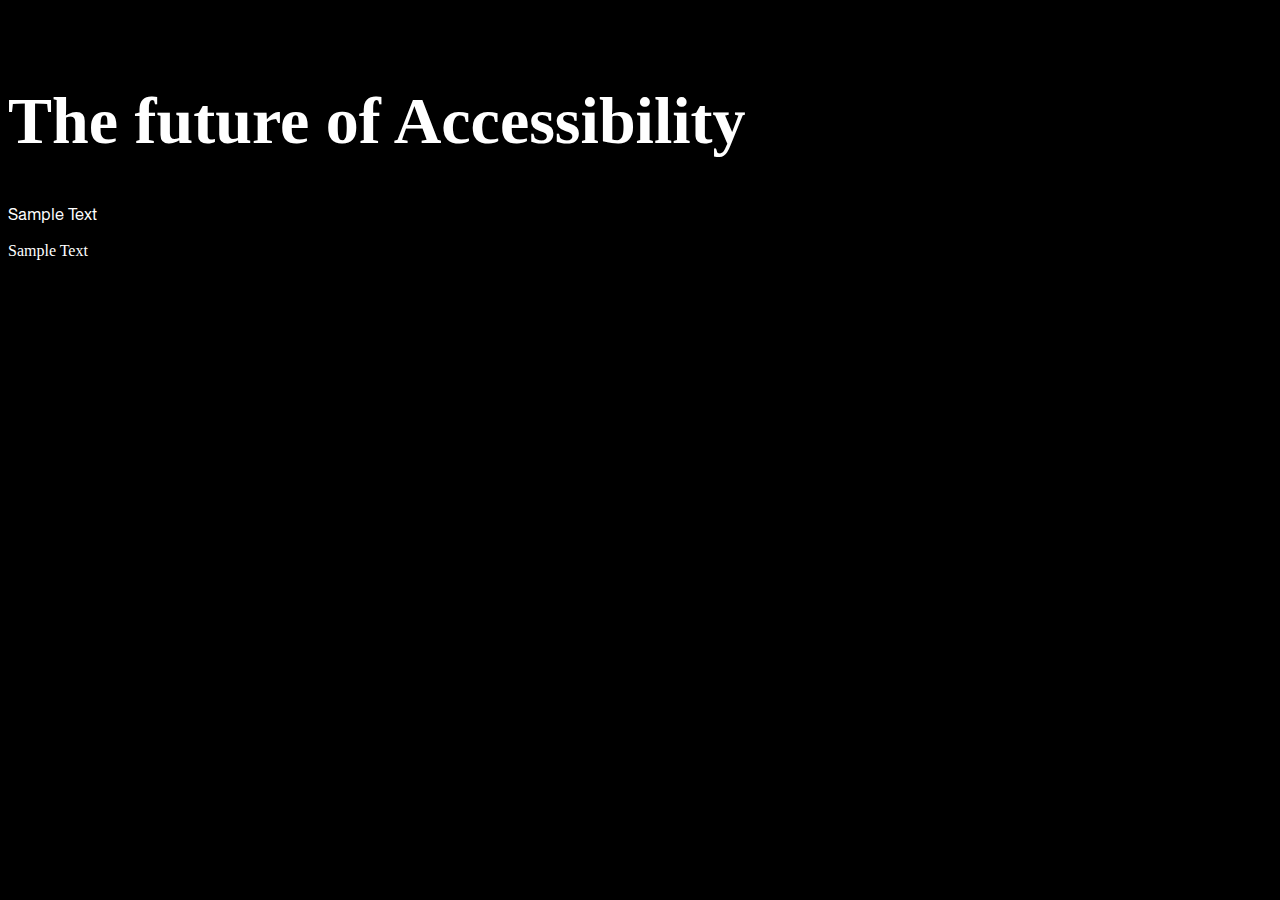
==== index.html @ 6951a4af "Start Creating Stylesheet" ====
<!DOCTYPE html>
<html lang="en">
<head>
    <meta charset="UTF-8">
    <meta name="viewport" content="width=device-width, initial-scale=1.0">
    <title>JUST - Bread & Butter Recap</title>
    <link rel="stylesheet" href="styles/index.css">
</head>
<body>
    <header>
        <figure>
            <img src="" class="logo">
        </figure>
    </header>
    

    <div>
        <h1>
            <span>The future of</span>
            <span>Accessibility</span>
        </h1>
    </div>

    <p>Sample Text</p>
    <p class="font">Sample Text</p>
    
</body>
</html>
---- styles/index.css ----
:root{
    --font-h1-size:4.125em;
    --font-h2-size:4.75em;
    --font-medium-size:1.5em;
    --typeface-title:"Antique Legacy";
    --typeface-body:"Antique Legacy Light";

    --yellow:#FFC852;
    --white:#FFFFFF;
    --green:#00C46D;
    --blue:#0064FF;
    --black:#000000;

    --textclr:var(--white);
}

@font-face {

    font-family: "Antique Legacy Light";
    src: url(../fonts/Antique-Legacy-Light.otf) format("opentype");
    src: url(../fonts/Antique-Legacy-Light.woff2) format("woff2"),
         url(../fonts/Antique-Legacy-Light.woff) format("woff");
    font-weight: 300;
    font-style: normal;
}
@font-face {

    font-family: "Antique Legacy Light";
    src: url(../fonts/Antique-Legacy-Light-Italic.otf) format("opentype");
    src: url(../fonts/Antique-Legacy-Light-Italic.woff2) format("woff2"),
         url(../fonts/Antique-Legacy-Light-Italic.woff) format("woff");
    font-weight: 300;
    font-style: italic;
}

@font-face {

    font-family: "Parabole Display";
    src: url(../fonts/parabole-displayregular.otf) format("opentype");
    font-weight: 400;
    font-style: normal;
}

body{
    background-color: var(--black);
    color: var(--textclr);
    font-family: var(--typeface-body);
}

h1{
    font-size: var(--font-h1-size);
    font-family: var(--typeface-title);
}

h2{
    font-size: var(--font-h2-size);
}

.font{
    font-family: "Antique Legacy";
}
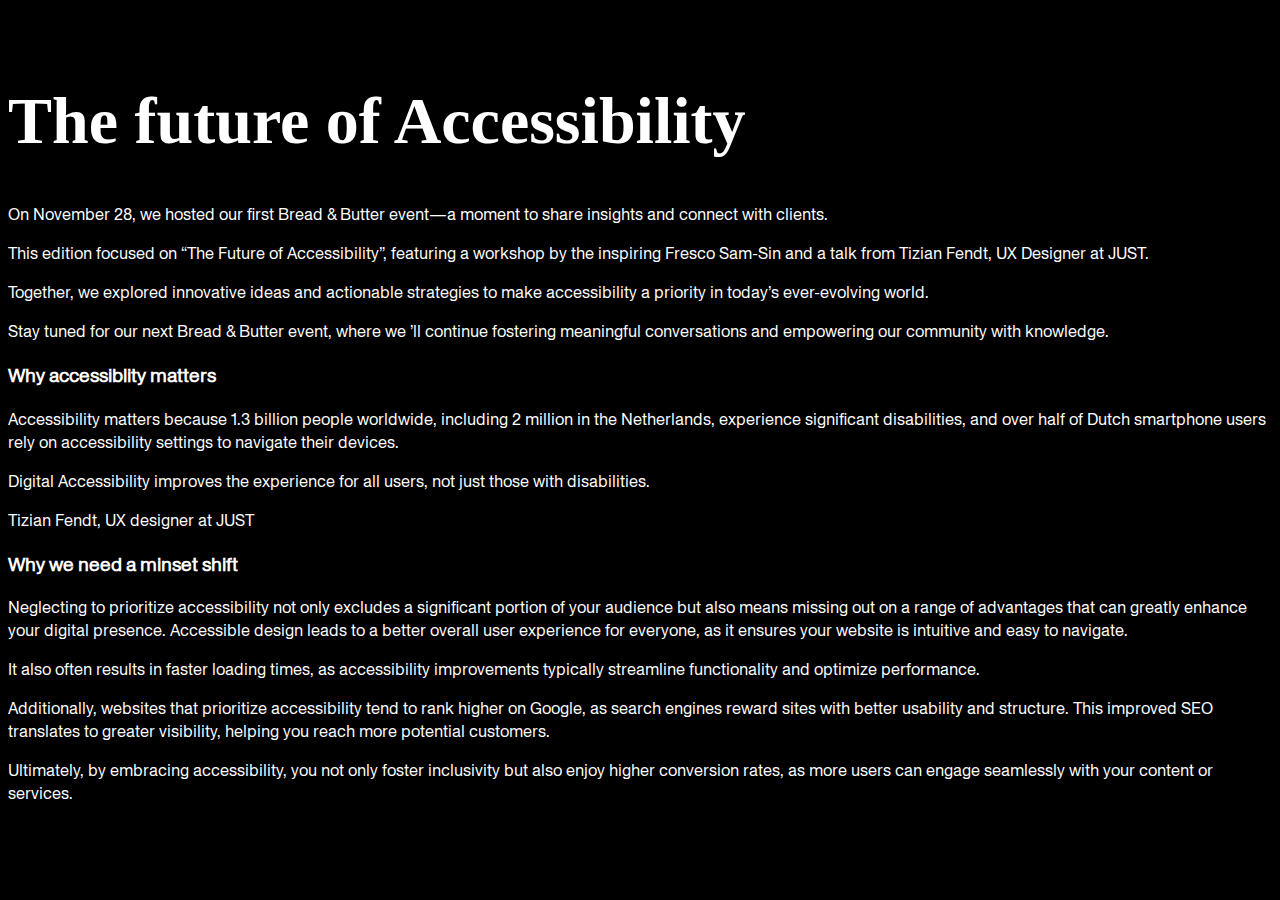
==== commit 390680de: "Style Sheet en huisstijl CSS" ====
--- a/index.html
+++ b/index.html
@@ -13,16 +13,41 @@
         </figure>
     </header>
     
-
+    <section>
     <div>
         <h1>
             <span>The future of</span>
             <span>Accessibility</span>
         </h1>
     </div>
+    </section>
+    <section>
+        <p>On November 28, we hosted our first Bread & Butter event—a moment to share insights and connect with clients.</p>
+        <p>This edition focused on “The Future of Accessibility”, featuring a workshop by the inspiring Fresco Sam-Sin and a talk from Tizian Fendt, UX Designer at JUST.</p>
+    </section>
+    <section class="smalltext">
+        <p>Together, we explored innovative ideas and actionable strategies to make accessibility a priority in today’s ever-evolving world.</p>
+        <p>Stay tuned for our next Bread & Butter event, where we ’ll continue fostering meaningful conversations and empowering our community with knowledge.</p>
+        <h3>Why accessiblity matters</h3>
+        <p>Accessibility matters because 1.3 billion people worldwide, including 2 million in the Netherlands, experience significant disabilities, and over half of Dutch smartphone users rely on accessibility settings to navigate their devices.</p>
+    </section>
 
-    <p>Sample Text</p>
-    <p class="font">Sample Text</p>
+    <section class="quote">
+        <p>Digital Accessibility improves the experience for all users, not just those with disabilities.</p>
+        <p>Tizian Fendt, UX designer at JUST</p>
+    </section>
+
+    <section class="smalltext">
+        <h3>Why we need a minset shift</h3>
+        <p>Neglecting to prioritize accessibility not only excludes a significant portion of your audience but also means missing out on a range of advantages that can greatly enhance your digital presence. Accessible design leads to a better overall user experience for everyone, as it ensures your website is intuitive and easy to navigate.</p>
+        <p>It also often results in faster loading times, as accessibility improvements typically streamline functionality and optimize performance. </p>
+        <p>Additionally, websites that prioritize accessibility tend to rank higher on Google, as search engines reward sites with better usability and structure. This improved SEO translates to greater visibility, helping you reach more potential customers.</p>
+        <p>Ultimately, by embracing accessibility, you not only foster inclusivity but also enjoy higher conversion rates, as more users can engage seamlessly with your content or services.</p>
+    </section>
+
+    <section class="carousel">
+
+    </section>
     
 </body>
 </html>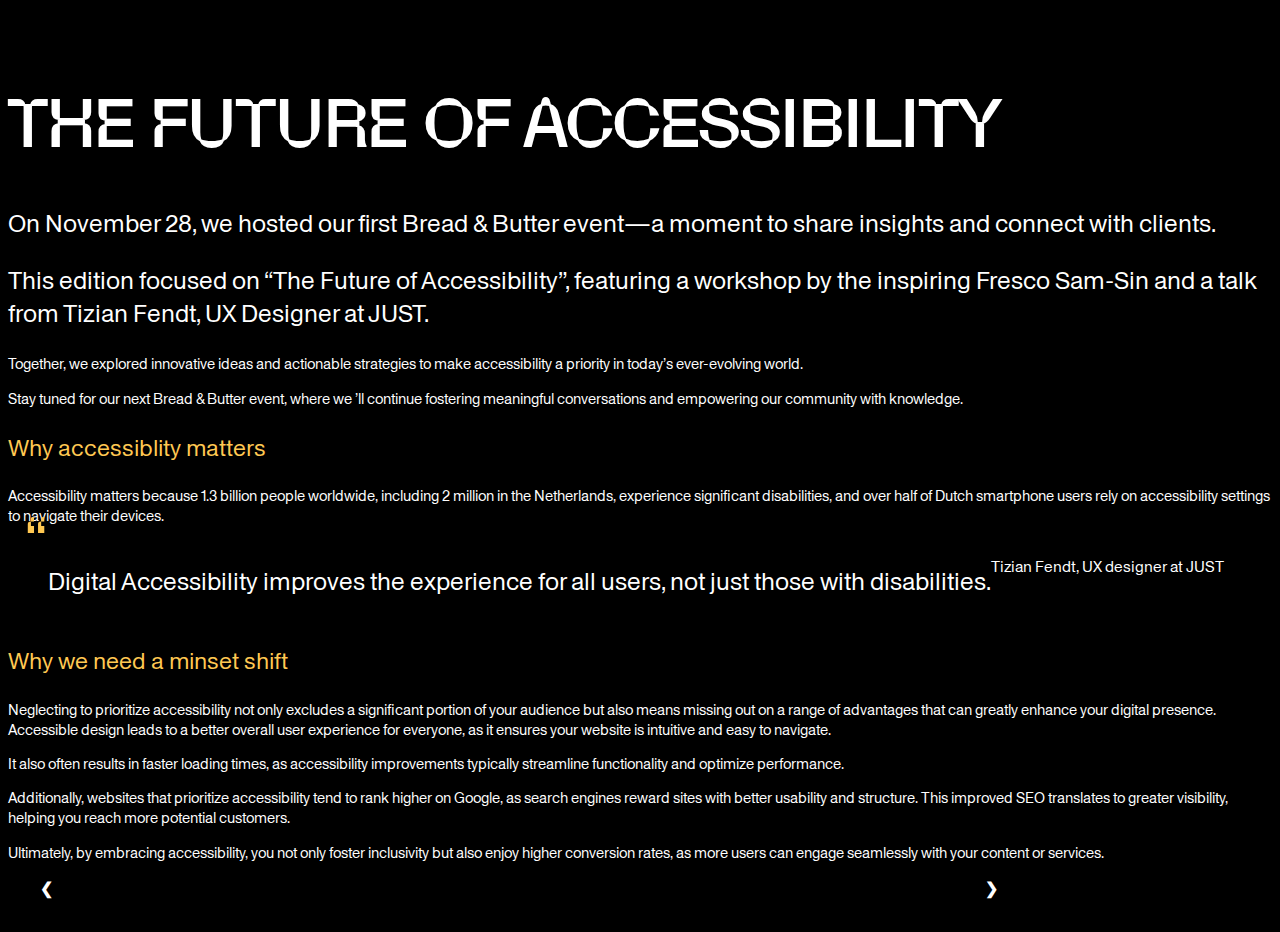
==== commit 2a5c36ea: "Add Carousel" ====
--- a/index.html
+++ b/index.html
@@ -5,6 +5,7 @@
     <meta name="viewport" content="width=device-width, initial-scale=1.0">
     <title>JUST - Bread & Butter Recap</title>
     <link rel="stylesheet" href="styles/index.css">
+    <script src="scripts/script.js"></script>
 </head>
 <body>
     <header>
@@ -47,6 +48,34 @@
 
     <section class="carousel">
 
+        <fig class="mySlides fade">
+            <div class="numbertext">1 / 4</div>
+            <img src="https://i.pinimg.com/originals/5d/02/b8/5d02b800e65312e1848cd86e6d848c11.jpg">
+            <figcaption class="text">Caption Text</figcaption>
+          </fig>
+        
+          <fig class="mySlides fade">
+            <div class="numbertext">2 / 4</div>
+            <img src="https://i.pinimg.com/736x/a0/17/30/a0173075d753f6335ab3cc2384e0e15d.jpg">
+            <figcaption class="text">Caption Two</figcaption>
+          </fig>
+        
+          <fig class="mySlides fade">
+            <div class="numbertext">3 / 4</div>
+            <img src="https://static.zerochan.net/L.Lawliet.full.920458.jpg">
+            <figcaption class="text">Caption Three</figcaption>
+          </fig>
+        
+          <fig class="mySlides fade">
+            <div class="numbertext">4 / 4</div>
+            <img src="https://i.pinimg.com/736x/bf/89/65/bf8965332c8fa9185abac44e01769121.jpg">
+            <figcaption class="text">Deathnote L Lawliet</figcaption>
+          </fig>
+        
+          <!-- Next and previous buttons -->
+          <a class="prev" onclick="plusSlides(-1)">&#10094;</a>
+          <a class="next" onclick="plusSlides(1)">&#10095;</a>
+        </div>
     </section>
     
 </body>
--- a/styles/index.css
+++ b/styles/index.css
@@ -1,9 +1,15 @@
 :root{
+    /* Typefaces */
+    --typeface-title:"Parabole Display";
+    --typeface-body:"Antique Legacy";
+
+    /* Font Sizes */
     --font-h1-size:4.125em;
     --font-h2-size:4.75em;
     --font-medium-size:1.5em;
-    --typeface-title:"Antique Legacy";
-    --typeface-body:"Antique Legacy Light";
+    --font-small-size: 0.95em;
+    
+    /* Font Padding */
 
     --yellow:#FFC852;
     --white:#FFFFFF;
@@ -16,7 +22,7 @@
 
 @font-face {
 
-    font-family: "Antique Legacy Light";
+    font-family: "Antique Legacy";
     src: url(../fonts/Antique-Legacy-Light.otf) format("opentype");
     src: url(../fonts/Antique-Legacy-Light.woff2) format("woff2"),
          url(../fonts/Antique-Legacy-Light.woff) format("woff");
@@ -25,7 +31,7 @@
 }
 @font-face {
 
-    font-family: "Antique Legacy Light";
+    font-family: "Antique Legacy";
     src: url(../fonts/Antique-Legacy-Light-Italic.otf) format("opentype");
     src: url(../fonts/Antique-Legacy-Light-Italic.woff2) format("woff2"),
          url(../fonts/Antique-Legacy-Light-Italic.woff) format("woff");
@@ -41,21 +47,144 @@
     font-style: normal;
 }
 
-body{
+body {
     background-color: var(--black);
     color: var(--textclr);
     font-family: var(--typeface-body);
 }
 
-h1{
+h1 {
     font-size: var(--font-h1-size);
     font-family: var(--typeface-title);
+    margin: calc(1/4)em;
+    text-transform: uppercase;
 }
 
-h2{
+h2 {
     font-size: var(--font-h2-size);
 }
 
-.font{
-    font-family: "Antique Legacy";
+h3{
+    font-size: var(--font-medium-size);
+    color: var(--yellow);
+    font-weight: lighter;
+}
+
+p {
+    font-size: var(--font-medium-size);
+}
+
+/* Font Classes */
+.font {
+    font-family: "Parabole Display";
+    color: var(--yellow);
+}
+
+.smalltext p, .smalltext {
+    font-size: var(--font-small-size);
+}
+
+/* quote paragraph */
+.quote::before {
+    content:"“";
+    font-size: var(--font-h1-size);
+    font-family: var(--typeface-title);
+    color: var(--yellow);    
+    line-height: 0em;
+}
+
+.quote{
+    padding-top: 1em;
+    @media screen and (min-width:640px) {
+        display: flex;
+        padding: 0em 1em;
+    }
+}
+
+.quote :last-child{
+    font-size: var(--font-small-size);
+}
+
+/* Foto Carousel, zoals gebruikt in https://www.w3schools.com/howto/howto_js_slideshow.asp */
+.carousel * {box-sizing:border-box}
+
+/* Slideshow container */
+.slideshow-container {
+  max-width: 1000px;
+  position: relative;
+  margin: auto;
+}
+
+/* Hide the images by default */
+.mySlides {
+  display: none;
+}
+
+/* Next & previous buttons */
+.prev, .next {
+  cursor: pointer;
+  position: relative;
+  padding: 2em;
+  color: white;
+  font-weight: bold;
+  transition: 0.6s ease;
+  border-radius: 0 2em 2em 0;
+  user-select: none;
+}
+
+/* Position the "next button" to the right */
+.next {
+  left: calc(100% - 25em);
+}
+
+/* On hover, add a black background color with a little bit see-through */
+.prev:hover, .next:hover {
+  background-color: rgba(0,0,0,0.8);
+}
+
+/* Caption text */
+.text {
+  color: #f2f2f2;
+  font-size: 15px;
+  padding: 8px 12px;
+  position: relative;
+  bottom: 8px;
+  width: 100%;
+  text-align: center;
+}
+
+/* Number text (1/3 etc) */
+.numbertext {
+  color: #f2f2f2;
+  font-size: 12px;
+  padding: 8px 12px;
+  position: relative;
+  top: 0;
+}
+
+/* The dots/bullets/indicators */
+.dot {
+  cursor: pointer;
+  height: 15px;
+  width: 15px;
+  margin: 0 2px;
+  background-color: #bbb;
+  border-radius: 50%;
+  display: inline-block;
+  transition: background-color 0.6s ease;
+}
+
+.active, .dot:hover {
+  background-color: #717171;
+}
+
+/* Fading animation */
+.fade {
+  animation-name: fade;
+  animation-duration: 1.5s;
+}
+
+@keyframes fade {
+  from {opacity: .4}
+  to {opacity: 1}
 }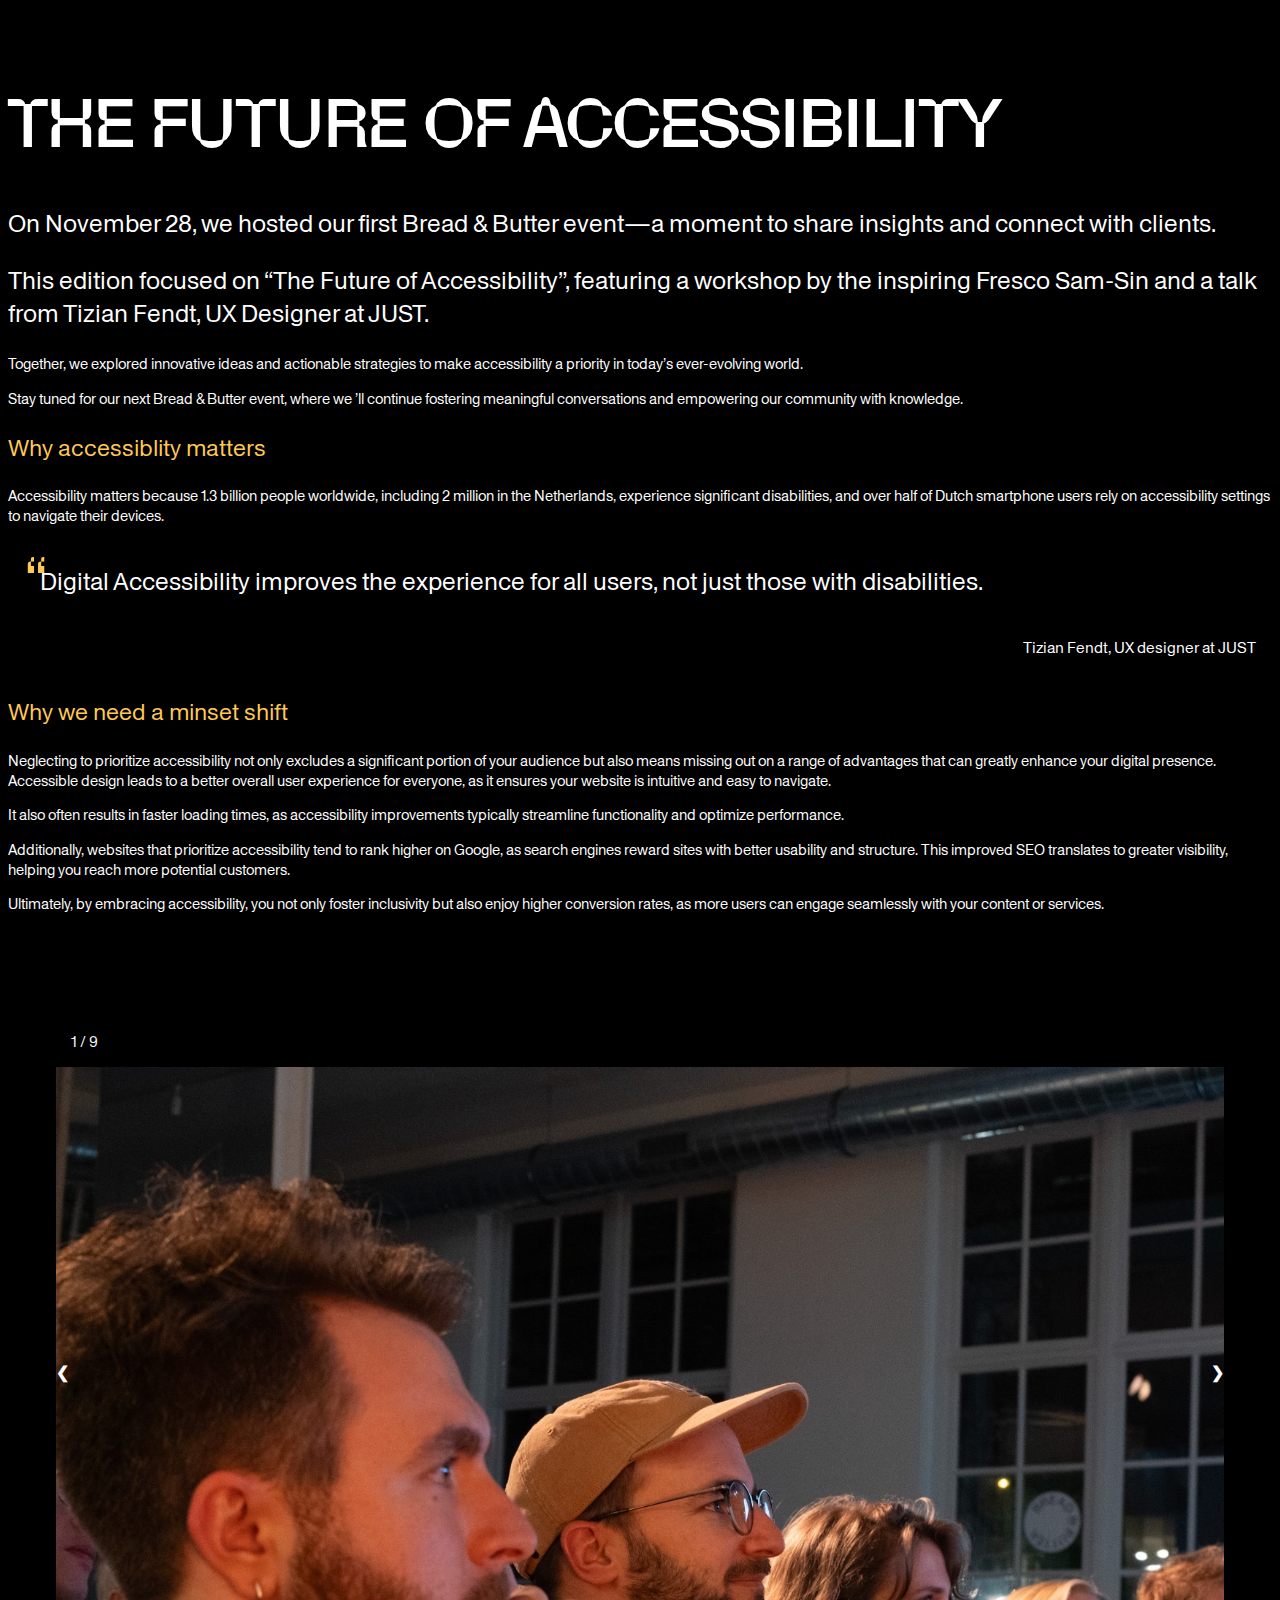
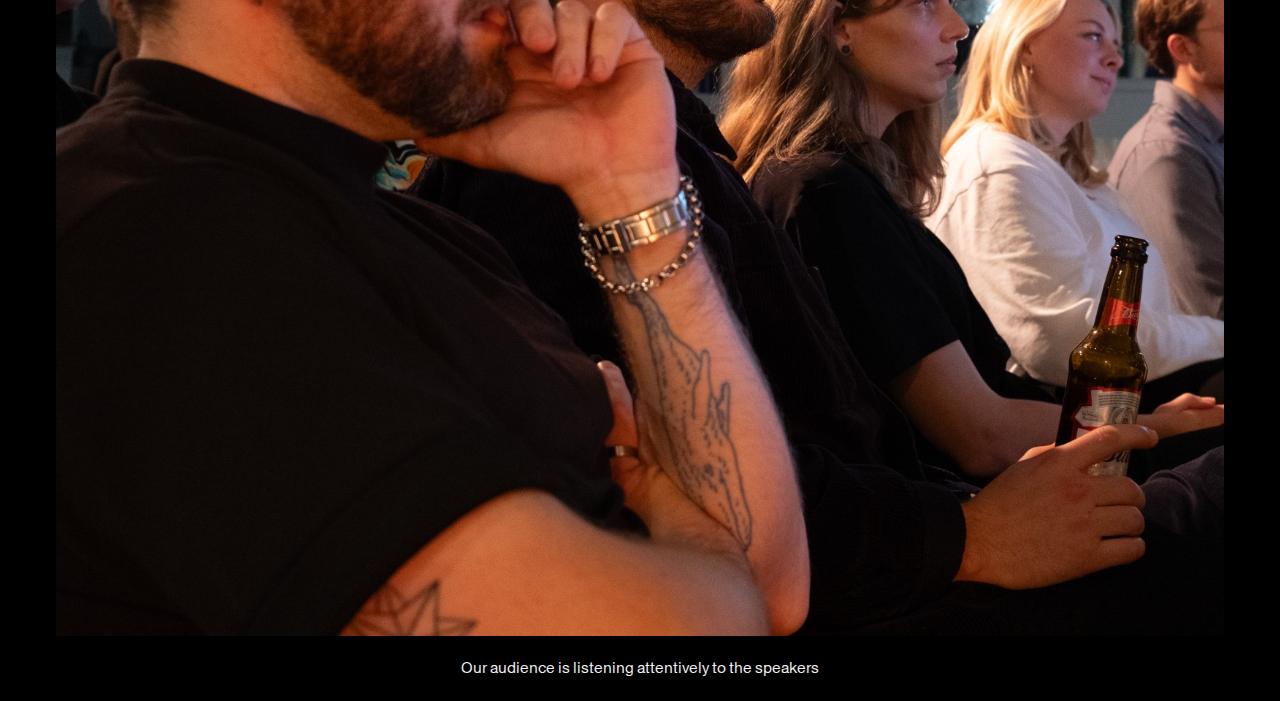
==== commit f8e643c4: "Adjust responsiveness and spacing" ====
--- a/index.html
+++ b/index.html
@@ -48,33 +48,35 @@
 
     <section class="carousel">
 
+          <!-- Next and previous buttons -->
+        <section class="carouselbuttons">
+            <a class="prev" onclick="plusSlides(-1)">&#10094;</a>
+            <a class="next" onclick="plusSlides(1)">&#10095;</a>
+        </section>
+        <fig class="mySlides fade" style="display: block;">
+            <div class="numbertext">1 / 9</div>
+            <img src="assets/images/1.JPG" alt="Five people sitting down, facing right, listening intently">
+            <figcaption class="text">Our audience is listening attentively to the speakers</figcaption>
+        </fig>
+        
         <fig class="mySlides fade">
-            <div class="numbertext">1 / 4</div>
-            <img src="https://i.pinimg.com/originals/5d/02/b8/5d02b800e65312e1848cd86e6d848c11.jpg">
-            <figcaption class="text">Caption Text</figcaption>
-          </fig>
+            <div class="numbertext">2 / 9</div>
+            <img src="assets/images/2.JPG" alt="Two women holding a wooden box. One of the two is looking inside the wooden box">
+            <figcaption class="text">Fresco San-Sin brought some nice objects to start a conversation and explain accessibility</figcaption>
+        </fig>
         
-          <fig class="mySlides fade">
-            <div class="numbertext">2 / 4</div>
-            <img src="https://i.pinimg.com/736x/a0/17/30/a0173075d753f6335ab3cc2384e0e15d.jpg">
-            <figcaption class="text">Caption Two</figcaption>
-          </fig>
+        <fig class="mySlides fade">
+            <div class="numbertext">3 / 9</div>
+            <img src="assets/images/3.JPG" alt="Bread lays on a charceuterie board, with a label that reads Bread And Butter Red Wine Butter. Red wine, thyme, shallot, garlic, bay leaf, honey, salt." >
+            <figcaption class="text">And of course we also arranged some nice bread, butter, soup and drinks.</figcaption>
+        </fig>
         
-          <fig class="mySlides fade">
-            <div class="numbertext">3 / 4</div>
-            <img src="https://static.zerochan.net/L.Lawliet.full.920458.jpg">
-            <figcaption class="text">Caption Three</figcaption>
-          </fig>
+        <fig class="mySlides fade">
+            <div class="numbertext">4 / 9</div>
+            <img src="assets/images/4.JPG" alt="A man stands in front of a couch, holding an old fire alarm">
+            <figcaption class="text">Fresco San-Sin talking about the accessibility of an old fire alarm.</figcaption>
+        </fig>
         
-          <fig class="mySlides fade">
-            <div class="numbertext">4 / 4</div>
-            <img src="https://i.pinimg.com/736x/bf/89/65/bf8965332c8fa9185abac44e01769121.jpg">
-            <figcaption class="text">Deathnote L Lawliet</figcaption>
-          </fig>
-        
-          <!-- Next and previous buttons -->
-          <a class="prev" onclick="plusSlides(-1)">&#10094;</a>
-          <a class="next" onclick="plusSlides(1)">&#10095;</a>
         </div>
     </section>
     
--- a/styles/index.css
+++ b/styles/index.css
@@ -91,26 +91,54 @@
     font-family: var(--typeface-title);
     color: var(--yellow);    
     line-height: 0em;
+    vertical-align: bottom;
+    @media screen and (min-width:640px) {
+        grid-area: Q;
+        align-self: start;
+        line-height: inherit;
+    }
 }
 
 .quote{
     padding-top: 1em;
     @media screen and (min-width:640px) {
-        display: flex;
+        display: grid;
         padding: 0em 1em;
+        grid-template-areas:
+        "Q      Quote"
+        "Pad Credit";
+        grid-template-columns: 1em 1fr;
     }
 }
 
 .quote :last-child{
     font-size: var(--font-small-size);
-}
+    @media screen and (min-width:640px) {
+        grid-area: credit;
+    }
+}
+
+.carousel{
+    padding: 0 1em 0 1em;
+}
+
+.carousel fig{
+    @media screen and (min-width:640px){
+    padding: 0 2em 0 2em;
+    }
+}
+
+fig img{
+    max-width: 100%;
+}
+
 
 /* Foto Carousel, zoals gebruikt in https://www.w3schools.com/howto/howto_js_slideshow.asp */
 .carousel * {box-sizing:border-box}
 
 /* Slideshow container */
 .slideshow-container {
-  max-width: 1000px;
+  max-width: 100%;
   position: relative;
   margin: auto;
 }
@@ -121,20 +149,29 @@
 }
 
 /* Next & previous buttons */
-.prev, .next {
+.carouselbuttons{
   cursor: pointer;
   position: relative;
   padding: 2em;
-  color: white;
-  font-weight: bold;
-  transition: 0.6s ease;
-  border-radius: 0 2em 2em 0;
-  user-select: none;
+  top: 25em;
+  display:grid;
+  grid-template-areas: "prev pad next";
+  grid-template-columns: max-content 1fr max-content;
+}
+.carouselbuttons a{
+    color: white;
+    font-weight: bold;
+    transition: 0.6s ease;
+    border-radius: 0 2em 2em 0;
+    user-select: none;
 }
 
 /* Position the "next button" to the right */
 .next {
-  left: calc(100% - 25em);
+  grid-area: next;
+}
+.prev{
+    grid-area: prev;
 }
 
 /* On hover, add a black background color with a little bit see-through */
@@ -145,10 +182,9 @@
 /* Caption text */
 .text {
   color: #f2f2f2;
-  font-size: 15px;
-  padding: 8px 12px;
-  position: relative;
-  bottom: 8px;
+  font-size: var(--font-small-size);
+  padding: 1em 1em;
+  position: relative;
   width: 100%;
   text-align: center;
 }
@@ -156,22 +192,10 @@
 /* Number text (1/3 etc) */
 .numbertext {
   color: #f2f2f2;
-  font-size: 12px;
-  padding: 8px 12px;
+  font-size: var(--font-small-size);
+  padding: 1em 1em;
   position: relative;
   top: 0;
-}
-
-/* The dots/bullets/indicators */
-.dot {
-  cursor: pointer;
-  height: 15px;
-  width: 15px;
-  margin: 0 2px;
-  background-color: #bbb;
-  border-radius: 50%;
-  display: inline-block;
-  transition: background-color 0.6s ease;
 }
 
 .active, .dot:hover {
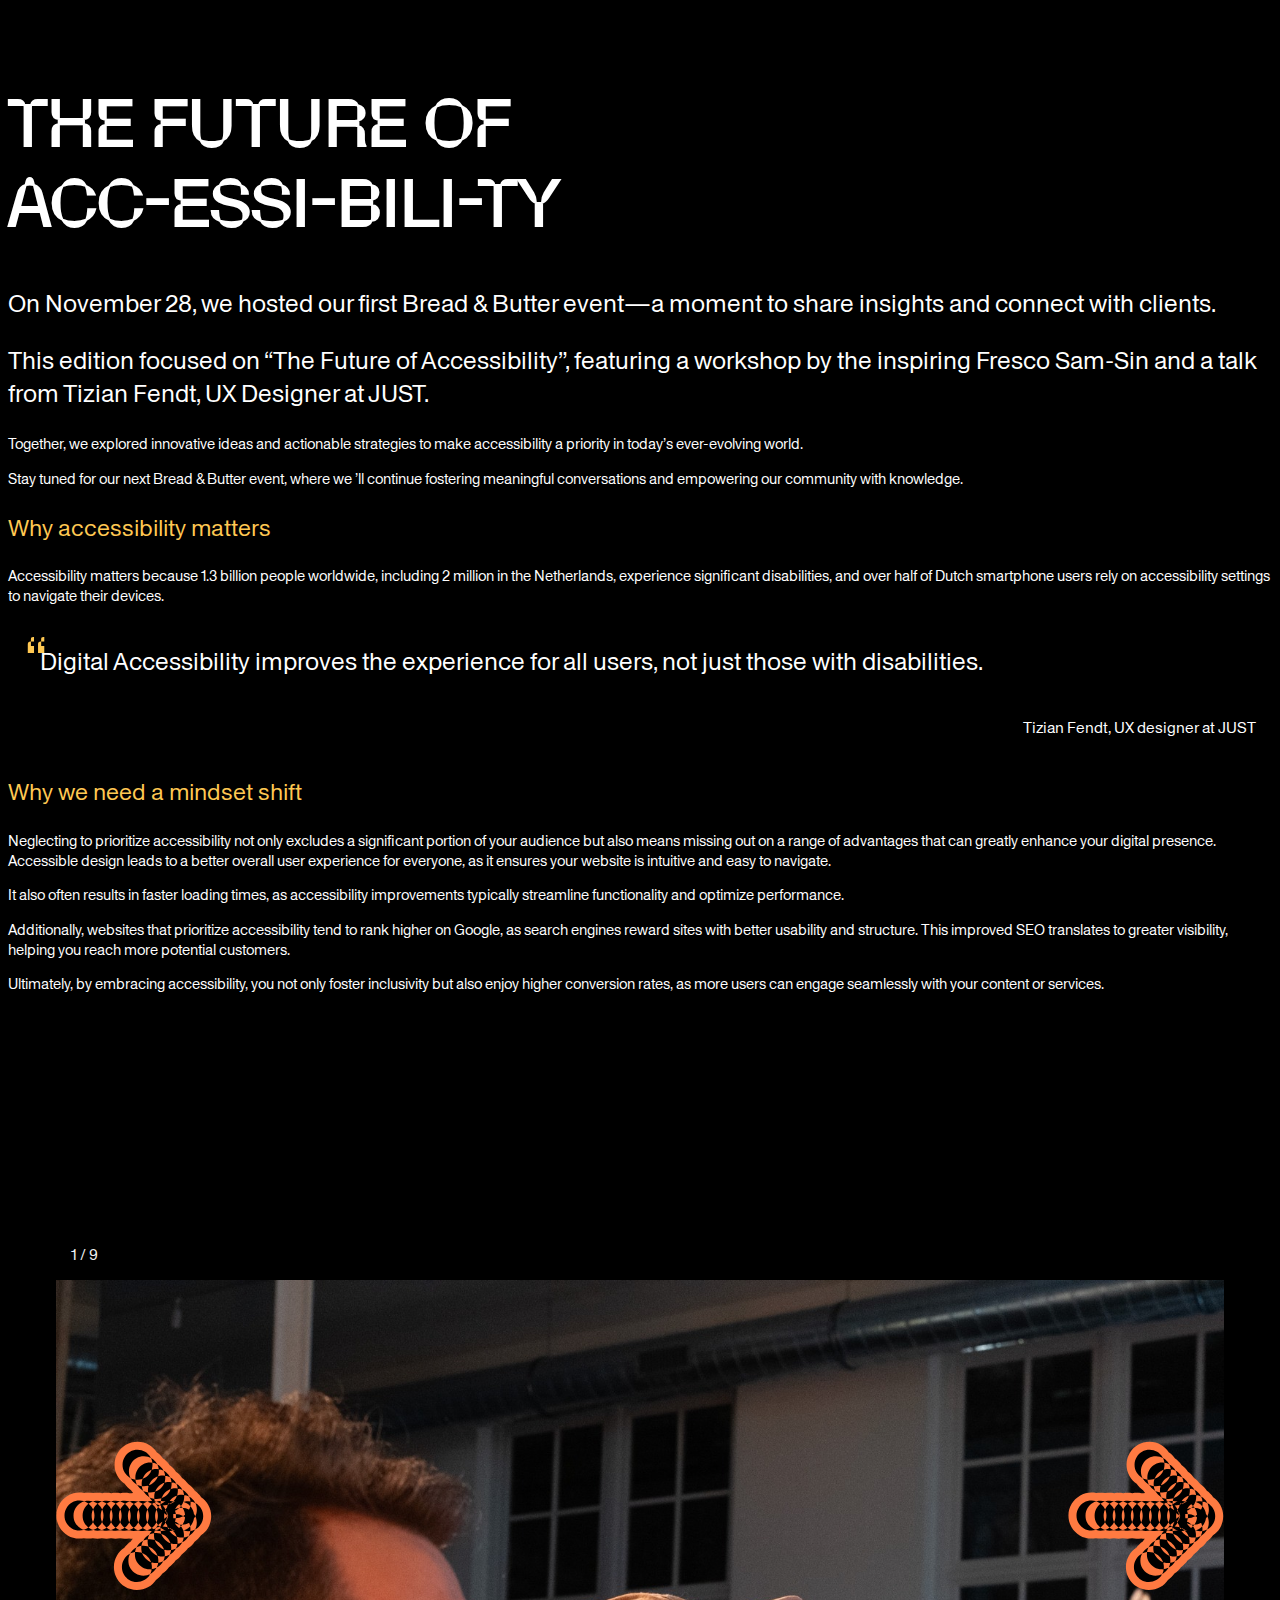
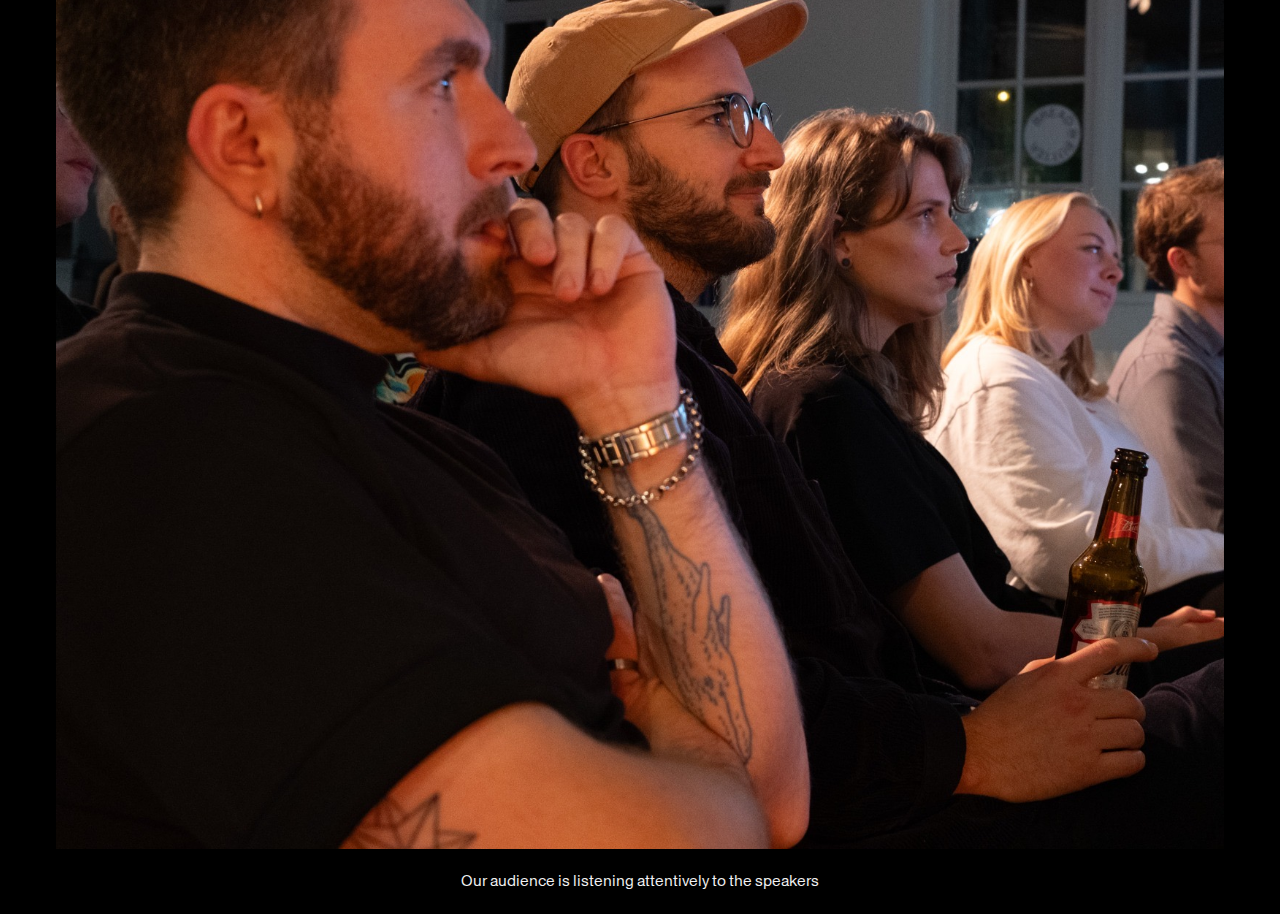
==== commit 8b96ece2: "Add Arrows" ====
--- a/index.html
+++ b/index.html
@@ -17,8 +17,8 @@
     <section>
     <div>
         <h1>
-            <span>The future of</span>
-            <span>Accessibility</span>
+            <span>The future of</span><br>
+            <span>Acc&shy;essi&shy;bili&shy;ty</span>
         </h1>
     </div>
     </section>
@@ -29,7 +29,7 @@
     <section class="smalltext">
         <p>Together, we explored innovative ideas and actionable strategies to make accessibility a priority in today’s ever-evolving world.</p>
         <p>Stay tuned for our next Bread & Butter event, where we ’ll continue fostering meaningful conversations and empowering our community with knowledge.</p>
-        <h3>Why accessiblity matters</h3>
+        <h3>Why accessibility matters</h3>
         <p>Accessibility matters because 1.3 billion people worldwide, including 2 million in the Netherlands, experience significant disabilities, and over half of Dutch smartphone users rely on accessibility settings to navigate their devices.</p>
     </section>
 
@@ -39,7 +39,7 @@
     </section>
 
     <section class="smalltext">
-        <h3>Why we need a minset shift</h3>
+        <h3>Why we need a mindset shift</h3>
         <p>Neglecting to prioritize accessibility not only excludes a significant portion of your audience but also means missing out on a range of advantages that can greatly enhance your digital presence. Accessible design leads to a better overall user experience for everyone, as it ensures your website is intuitive and easy to navigate.</p>
         <p>It also often results in faster loading times, as accessibility improvements typically streamline functionality and optimize performance. </p>
         <p>Additionally, websites that prioritize accessibility tend to rank higher on Google, as search engines reward sites with better usability and structure. This improved SEO translates to greater visibility, helping you reach more potential customers.</p>
@@ -50,9 +50,21 @@
 
           <!-- Next and previous buttons -->
         <section class="carouselbuttons">
-            <a class="prev" onclick="plusSlides(-1)">&#10094;</a>
-            <a class="next" onclick="plusSlides(1)">&#10095;</a>
+            <a class="prev" onclick="plusSlides(-1)">
+                <svg width="156" height="150" viewBox="0 0 156 150" fill="none" xmlns="http://www.w3.org/2000/svg">
+                <path d="M80.8897 149.05H80.7397C76.5597 149.02 72.6597 147.95 69.1397 145.86C65.6897 143.77 62.9597 140.96 60.9497 137.49C58.9097 134.05 57.8697 130.13 57.8997 125.93C57.9197 121.73 59.0097 117.83 61.1297 114.34C62.9397 111.29 65.3697 108.74 68.3397 106.79C70.0497 104.26 72.2197 102.11 74.7897 100.41C75.4097 99.4995 76.0897 98.6495 76.8097 97.8495C75.5597 97.7995 74.3397 97.6495 73.1397 97.4095C71.6697 97.6895 70.1597 97.8195 68.6097 97.8195C67.0597 97.8195 65.5497 97.6595 64.0797 97.3595C62.6197 97.6395 61.0797 97.7595 59.5497 97.7695C57.9997 97.7695 56.4897 97.6095 55.0197 97.3095C53.5597 97.5895 52.0397 97.7195 50.4897 97.7195C48.9397 97.7195 47.4297 97.5595 45.9597 97.2595C44.4897 97.5395 42.9897 97.6695 41.4297 97.6695C39.8797 97.6695 38.3697 97.5095 36.8997 97.2095C35.4297 97.4895 33.9197 97.6195 32.3697 97.6195C30.8197 97.6195 29.3097 97.4595 27.8397 97.1595C26.3797 97.4395 24.8497 97.5695 23.3097 97.5695C19.1297 97.5395 15.2297 96.4695 11.7097 94.3795C8.27974 92.2995 5.55974 89.5395 3.54974 86.1495C1.43974 82.5195 0.419742 78.6095 0.439742 74.4395C0.459742 70.2395 1.54974 66.3395 3.66974 62.8495C5.67974 59.4695 8.44974 56.6995 11.8597 54.6895C15.4697 52.5995 19.3597 51.6195 23.5597 51.5995C25.1097 51.5995 26.6197 51.7595 28.0897 52.0595C29.5597 51.7795 31.0697 51.6595 32.6297 51.6495C34.1797 51.6495 35.6897 51.8095 37.1597 52.1095C38.6297 51.8295 40.1397 51.7095 41.6997 51.6995C43.2497 51.6995 44.7597 51.8595 46.2297 52.1595C47.6997 51.8795 49.1997 51.7495 50.7597 51.7495C52.3097 51.7495 53.8197 51.9095 55.2897 52.2095C56.7597 51.9295 58.2897 51.8095 59.8297 51.7995C61.3797 51.7995 62.8897 51.9595 64.3597 52.2595C65.8397 51.9795 67.3397 51.8495 68.8997 51.8495C70.4497 51.8495 71.9597 52.0095 73.4297 52.3095C74.6197 52.0795 75.8397 51.9495 77.0797 51.9095C76.3397 51.0795 75.6497 50.1995 75.0297 49.2695C72.4797 47.5195 70.3497 45.3695 68.6697 42.8195C65.7597 40.8295 63.3997 38.3195 61.6197 35.3095C59.5297 31.6995 58.4997 27.7895 58.5297 23.6095C58.5497 19.4095 59.6397 15.5095 61.7597 12.0195C63.7697 8.63953 66.5397 5.86953 69.9497 3.85953C73.5197 1.78953 77.3797 0.769531 81.4997 0.769531C81.5497 0.769531 81.5997 0.769531 81.6497 0.769531C85.8497 0.789531 89.7497 1.87953 93.2397 3.99953C96.2497 5.78953 98.7797 8.20953 100.72 11.1595C103.22 12.8395 105.34 14.9695 107.04 17.5095C109.6 19.2195 111.78 21.3995 113.5 23.9995C116.08 25.7395 118.26 27.9695 119.98 30.6295C122.39 32.2995 124.44 34.3995 126.09 36.8795C128.53 38.5295 130.61 40.6095 132.28 43.0795C134.9 44.8395 137.1 47.0795 138.84 49.7495C141.35 51.4595 143.48 53.6395 145.17 56.2295C148.02 58.1695 150.38 60.7195 152.16 63.7795C154.2 67.2195 155.24 71.1295 155.21 75.3395C155.19 79.5195 154.11 83.4195 152.02 86.9395C150.2 89.9295 147.86 92.3795 145.01 94.2895C143.29 96.8495 141.15 98.9895 138.62 100.69C136.87 103.32 134.64 105.54 131.97 107.3C130.27 109.74 128.17 111.79 125.71 113.42C124.04 115.88 121.97 117.94 119.53 119.6C117.78 122.24 115.58 124.43 112.97 126.16C111.21 128.74 109.03 130.88 106.43 132.58C104.69 135.11 102.54 137.21 99.9797 138.89C98.0297 141.8 95.4497 144.21 92.3397 146.01C88.9297 148.03 85.0697 149.07 80.9297 149.07L80.8897 149.05Z" fill="#FF7A41"/>
+                <path d="M47.5103 74.7303C47.5303 71.9803 46.8703 69.4804 45.5303 67.2304C44.2003 64.9204 42.3803 63.0903 40.0903 61.7303C37.8503 60.3703 35.3603 59.6803 32.6103 59.6603C29.8603 59.6403 27.3403 60.3003 25.0303 61.6403C22.7703 62.9703 20.9703 64.7903 19.6003 67.0803C18.2403 69.3203 17.5503 71.8103 17.5303 74.5603C17.5103 77.3103 18.1703 79.8303 19.5103 82.1403C20.8503 84.4003 22.6303 86.2003 24.8703 87.5603C27.1603 88.9203 29.6803 89.6103 32.4203 89.6303C35.1703 89.6503 37.6703 88.9903 39.9203 87.6503C42.2303 86.3203 44.0603 84.5303 45.4203 82.2903C46.7803 80.0003 47.4703 77.4803 47.4903 74.7403L47.5103 74.7303ZM56.5703 74.7803C56.5503 77.5303 55.8603 80.0403 54.5003 82.3303C53.1403 84.5703 51.3103 86.3603 49.0003 87.6903C46.7403 89.0203 44.2403 89.6803 41.5003 89.6703C38.7503 89.6503 36.2403 88.9603 33.9503 87.6003C31.7103 86.2403 29.9203 84.4303 28.5903 82.1703C27.2603 79.8603 26.6003 77.3403 26.6103 74.5903C26.6303 71.8403 27.3103 69.3503 28.6803 67.1103C30.0403 64.8203 31.8503 63.0103 34.1103 61.6703C36.4203 60.3403 38.9403 59.6803 41.6903 59.6903C44.4403 59.7103 46.9303 60.4003 49.1703 61.7603C51.4603 63.1203 53.2703 64.9603 54.6103 67.2603C55.9503 69.5203 56.6003 72.0203 56.5903 74.7603L56.5703 74.7803ZM65.6303 74.8303C65.6503 72.0803 64.9903 69.5803 63.6503 67.3303C62.3203 65.0203 60.5003 63.1903 58.2103 61.8303C55.9703 60.4703 53.4803 59.7803 50.7303 59.7603C47.9803 59.7403 45.4603 60.4003 43.1503 61.7403C40.8903 63.0803 39.0903 64.8903 37.7203 67.1803C36.3603 69.4203 35.6703 71.9103 35.6503 74.6603C35.6303 77.4103 36.2903 79.9303 37.6303 82.2403C38.9703 84.5003 40.7503 86.3003 42.9903 87.6703C45.2803 89.0303 47.8003 89.7203 50.5403 89.7403C53.2903 89.7603 55.7903 89.1003 58.0403 87.7603C60.3503 86.4303 62.1803 84.6403 63.5403 82.4003C64.9003 80.1103 65.5903 77.5903 65.6103 74.8503L65.6303 74.8303ZM92.8203 74.9903C92.8003 77.7403 92.1103 80.2503 90.7503 82.5403C89.3903 84.7803 87.5603 86.5703 85.2503 87.9003C82.9903 89.2403 80.4903 89.8903 77.7503 89.8803C75.0003 89.8603 72.4903 89.1703 70.2003 87.8103C67.9603 86.4503 66.1703 84.6403 64.8403 82.3903C63.5103 80.0803 62.8503 77.5603 62.8603 74.8103C62.8803 72.0603 63.5703 69.5703 64.9303 67.3303C66.2903 65.0403 68.1003 63.2303 70.3603 61.8903C72.6703 60.5603 75.1903 59.9003 77.9403 59.9103C80.6903 59.9303 83.1803 60.6203 85.4203 61.9803C87.7103 63.3403 89.5203 65.1804 90.8603 67.4804C92.2003 69.7404 92.8503 72.2403 92.8403 74.9803L92.8203 74.9903ZM101.88 75.0403C101.9 72.2903 101.24 69.7903 99.9003 67.5403C98.5703 65.2303 96.7503 63.4003 94.4604 62.0403C92.2204 60.6803 89.7303 59.9903 86.9803 59.9703C84.2303 59.9503 81.7103 60.6103 79.4003 61.9503C77.1403 63.2903 75.3403 65.1003 73.9703 67.3903C72.6103 69.6303 71.9203 72.1203 71.9003 74.8703C71.8803 77.6203 72.5403 80.1403 73.8803 82.4503C75.2203 84.7103 77.0003 86.5103 79.2403 87.8803C81.5303 89.2403 84.0503 89.9303 86.7903 89.9503C89.5403 89.9703 92.0403 89.3103 94.2903 87.9703C96.6003 86.6403 98.4303 84.8503 99.7903 82.6103C101.15 80.3203 101.84 77.8003 101.86 75.0603L101.88 75.0403ZM74.6903 74.8803C74.6703 77.6303 73.9803 80.1403 72.6203 82.4303C71.2603 84.6703 69.4303 86.4603 67.1203 87.7903C64.8603 89.1303 62.3603 89.7803 59.6203 89.7703C56.8703 89.7503 54.3603 89.0603 52.0703 87.7003C49.8303 86.3403 48.0403 84.5303 46.7103 82.2703C45.3803 79.9603 44.7203 77.4403 44.7303 74.6903C44.7503 71.9403 45.4403 69.4503 46.8003 67.2103C48.1603 64.9203 49.9703 63.1103 52.2303 61.7703C54.5303 60.4403 57.0603 59.7803 59.8103 59.7903C62.5603 59.8103 65.0503 60.5003 67.2903 61.8603C69.5803 63.2203 71.3903 65.0603 72.7303 67.3603C74.0603 69.6203 74.7204 72.1203 74.7104 74.8603L74.6903 74.8803ZM83.7503 74.9303C83.7703 72.1803 83.1103 69.6803 81.7703 67.4303C80.4403 65.1203 78.6203 63.2903 76.3303 61.9303C74.0903 60.5703 71.6003 59.8803 68.8503 59.8603C66.1003 59.8403 63.5803 60.5003 61.2703 61.8403C59.0103 63.1703 57.2103 64.9903 55.8403 67.2803C54.4803 69.5203 53.7903 72.0103 53.7703 74.7603C53.7503 77.5103 54.4103 80.0303 55.7503 82.3403C57.0903 84.6003 58.8703 86.4003 61.1103 87.7703C63.4003 89.1303 65.9203 89.8203 68.6603 89.8403C71.4103 89.8603 73.9103 89.2003 76.1603 87.8603C78.4703 86.5303 80.3003 84.7403 81.6603 82.5003C83.0203 80.2103 83.7103 77.6903 83.7303 74.9503L83.7503 74.9303ZM129.07 75.2003C129.05 77.9503 128.36 80.4603 127 82.7503C125.64 84.9903 123.81 86.7803 121.5 88.1103C119.25 89.4403 116.74 90.1003 114 90.0903C111.25 90.0703 108.74 89.3803 106.45 88.0203C104.21 86.6603 102.42 84.8503 101.09 82.6003C99.7603 80.2903 99.1003 77.7703 99.1103 75.0203C99.1303 72.2703 99.8203 69.7803 101.18 67.5403C102.54 65.2503 104.35 63.4403 106.61 62.1003C108.92 60.7703 111.44 60.1103 114.19 60.1203C116.94 60.1403 119.43 60.8303 121.67 62.1903C123.96 63.5503 125.77 65.3903 127.11 67.6903C128.44 69.9503 129.1 72.4503 129.09 75.1903L129.07 75.2003ZM138.13 75.2503C138.15 72.5003 137.49 70.0003 136.15 67.7503C134.82 65.4403 133 63.6103 130.71 62.2503C128.47 60.8903 125.98 60.2003 123.23 60.1803C120.48 60.1603 117.96 60.8203 115.65 62.1603C113.39 63.5003 111.59 65.3103 110.22 67.6003C108.86 69.8403 108.17 72.3303 108.15 75.0803C108.13 77.8303 108.79 80.3503 110.13 82.6603C111.46 84.9203 113.25 86.7203 115.49 88.0903C117.78 89.4503 120.3 90.1403 123.04 90.1603C125.79 90.1803 128.29 89.5203 130.54 88.1803C132.85 86.8503 134.68 85.0603 136.04 82.8203C137.4 80.5303 138.09 78.0103 138.11 75.2703L138.13 75.2503ZM110.94 75.0903C110.92 77.8403 110.23 80.3503 108.87 82.6403C107.51 84.8803 105.68 86.6703 103.37 88.0003C101.12 89.3403 98.6103 89.9903 95.8703 89.9803C93.1203 89.9603 90.6103 89.2703 88.3203 87.9103C86.0803 86.5503 84.2904 84.7403 82.9604 82.4803C81.6303 80.1703 80.9703 77.6503 80.9803 74.9003C81.0003 72.1503 81.6903 69.6603 83.0503 67.4203C84.4103 65.1303 86.2203 63.3203 88.4803 61.9803C90.7903 60.6503 93.3103 59.9903 96.0603 60.0003C98.8103 60.0203 101.3 60.7103 103.54 62.0703C105.83 63.4303 107.64 65.2703 108.97 67.5703C110.31 69.8303 110.97 72.3303 110.95 75.0703L110.94 75.0903ZM120 75.1403C120.02 72.3903 119.36 69.8903 118.02 67.6403C116.69 65.3303 114.87 63.5003 112.58 62.1403C110.34 60.7803 107.85 60.0903 105.1 60.0703C102.35 60.0503 99.8303 60.7103 97.5203 62.0503C95.2603 63.3803 93.4603 65.2003 92.0903 67.4903C90.7303 69.7303 90.0403 72.2203 90.0203 74.9703C90.0003 77.7203 90.6603 80.2403 92.0003 82.5503C93.3403 84.8103 95.1203 86.6103 97.3603 87.9803C99.6503 89.3403 102.17 90.0303 104.91 90.0503C107.66 90.0703 110.16 89.4103 112.41 88.0703C114.72 86.7403 116.55 84.9503 117.91 82.7103C119.27 80.4203 119.96 77.9003 119.98 75.1603L120 75.1403ZM147.19 75.3003C147.17 78.0503 146.48 80.5603 145.12 82.8503C143.76 85.0903 141.93 86.8803 139.62 88.2103C137.37 89.5503 134.86 90.2003 132.12 90.1903C129.37 90.1703 126.86 89.4803 124.57 88.1203C122.33 86.7603 120.54 84.9503 119.21 82.6903C117.88 80.3803 117.22 77.8603 117.23 75.1103C117.25 72.3603 117.94 69.8703 119.3 67.6303C120.66 65.3403 122.47 63.5303 124.72 62.1903C127.03 60.8603 129.55 60.2003 132.3 60.2103C135.05 60.2303 137.54 60.9203 139.78 62.2803C142.07 63.6403 143.88 65.4803 145.22 67.7803C146.55 70.0403 147.21 72.5403 147.2 75.2803L147.19 75.3003ZM95.8803 126.16C95.8603 128.91 95.1703 131.4 93.8103 133.64C92.4503 135.93 90.6103 137.74 88.3103 139.08C86.0503 140.42 83.5503 141.07 80.8103 141.06C78.0603 141.04 75.5503 140.35 73.2603 138.99C71.0203 137.63 69.2303 135.8 67.9003 133.49C66.5703 131.24 65.9103 128.73 65.9203 125.99C65.9403 123.24 66.6303 120.75 67.9903 118.51C69.3503 116.22 71.1603 114.41 73.4203 113.07C75.7303 111.73 78.2503 111.08 81.0003 111.09C83.7503 111.11 86.2403 111.8 88.4803 113.16C90.7703 114.52 92.5803 116.35 93.9203 118.66C95.2603 120.91 95.9103 123.42 95.9003 126.16H95.8803ZM140.79 81.7003C140.81 78.9503 140.15 76.4503 138.81 74.2003C137.47 71.8903 135.66 70.0604 133.37 68.7004C131.13 67.3404 128.64 66.6503 125.89 66.6303C123.14 66.6103 120.62 67.2703 118.31 68.6103C116.06 69.9403 114.25 71.7603 112.88 74.0503C111.52 76.2903 110.83 78.7803 110.81 81.5303C110.79 84.2803 111.45 86.8003 112.79 89.1103C114.12 91.3703 115.91 93.1703 118.15 94.5403C120.44 95.9003 122.96 96.5903 125.7 96.6103C128.45 96.6303 130.95 95.9703 133.2 94.6303C135.51 93.3003 137.34 91.5103 138.7 89.2703C140.06 86.9803 140.75 84.4603 140.77 81.7203L140.79 81.7003ZM134.46 88.1003C134.44 90.8503 133.73 93.3603 132.32 95.6503C130.96 97.8903 129.15 99.6803 126.9 101.01C124.64 102.34 122.14 103.01 119.4 102.99C116.65 102.97 114.14 102.28 111.85 100.92C109.61 99.5603 107.82 97.7503 106.49 95.4903C105.15 93.1803 104.49 90.6603 104.51 87.9103C104.53 85.1603 105.22 82.6703 106.58 80.4303C107.94 78.1403 109.75 76.3303 112.01 74.9903C114.31 73.6603 116.84 73.0003 119.59 73.0103C122.34 73.0303 124.83 73.7203 127.07 75.0803C129.31 76.4403 131.1 78.2703 132.43 80.5803C133.81 82.8403 134.5 85.3403 134.48 88.0803L134.46 88.1003ZM127.98 94.3503C128 91.6003 127.34 89.1003 126 86.8503C124.67 84.5403 122.85 82.7103 120.56 81.3503C118.32 79.9903 115.83 79.3003 113.08 79.2803C110.33 79.2603 107.81 79.9203 105.5 81.2603C103.25 82.6003 101.44 84.4103 100.07 86.7003C98.7103 88.9403 98.0203 91.4303 98.0003 94.1803C97.9803 96.9303 98.6403 99.4503 99.9803 101.76C101.32 104.01 103.1 105.82 105.34 107.18C107.63 108.54 110.15 109.23 112.89 109.25C115.64 109.27 118.14 108.61 120.39 107.27C122.7 105.94 124.53 104.15 125.89 101.91C127.25 99.6203 127.94 97.1003 127.96 94.3603L127.98 94.3503ZM121.58 100.68C121.56 103.43 120.87 105.94 119.51 108.23C118.15 110.47 116.32 112.26 114.01 113.59C111.76 114.93 109.25 115.58 106.51 115.57C103.76 115.55 101.25 114.86 98.9604 113.5C96.7204 112.14 94.9303 110.33 93.6003 108.07C92.2703 105.76 91.6103 103.24 91.6203 100.49C91.6403 97.7403 92.3303 95.2503 93.6903 93.0103C95.0503 90.7203 96.8603 88.9103 99.1203 87.5703C101.42 86.2403 103.95 85.5803 106.7 85.5903C109.45 85.6103 111.94 86.3003 114.18 87.6603C116.47 89.0203 118.28 90.8603 119.62 93.1603C120.95 95.4203 121.62 97.9203 121.6 100.66L121.58 100.68ZM115.25 107.08C115.27 104.33 114.61 101.83 113.27 99.5803C111.93 97.2703 110.12 95.4403 107.83 94.0803C105.59 92.7203 103.1 92.0303 100.35 92.0103C97.6003 91.9903 95.0803 92.6503 92.7703 93.9903C90.5103 95.3303 88.7103 97.1403 87.3403 99.4303C85.9803 101.67 85.2903 104.16 85.2703 106.91C85.2503 109.66 85.9103 112.18 87.2503 114.49C88.5803 116.74 90.3703 118.55 92.6103 119.91C94.9003 121.27 97.4203 121.96 100.16 121.98C102.91 122 105.41 121.34 107.66 120C109.97 118.66 111.8 116.88 113.16 114.64C114.52 112.35 115.21 109.83 115.23 107.09L115.25 107.08ZM108.85 113.41C108.83 116.16 108.14 118.67 106.78 120.96C105.42 123.2 103.59 124.99 101.28 126.32C99.0203 127.65 96.5203 128.32 93.7803 128.3C91.0303 128.28 88.5203 127.59 86.2303 126.23C83.9403 124.87 82.1303 123.06 80.7903 120.8C79.5103 118.49 78.8704 115.97 78.8904 113.22C78.9104 110.47 79.5703 107.98 80.8803 105.74C82.2403 103.45 84.0803 101.64 86.3803 100.3C88.6903 98.9703 91.2104 98.3103 93.9604 98.3203C96.7104 98.3403 99.2003 99.0303 101.44 100.39C103.73 101.75 105.54 103.59 106.88 105.89C108.22 108.15 108.87 110.65 108.86 113.39L108.85 113.41ZM102.37 119.74C102.39 116.99 101.73 114.49 100.39 112.24C99.0604 109.93 97.2403 108.1 94.9503 106.74C92.7103 105.38 90.2203 104.69 87.4703 104.67C84.7203 104.65 82.2004 105.31 79.8904 106.65C77.6304 107.98 75.8304 109.8 74.4604 112.09C73.1004 114.33 72.4104 116.82 72.3904 119.57C72.3704 122.32 73.0303 124.84 74.3703 127.15C75.7103 129.41 77.4903 131.21 79.7303 132.58C82.0203 133.94 84.5403 134.63 87.2803 134.65C90.0303 134.67 92.5303 134.01 94.7803 132.67C97.0903 131.34 98.9203 129.55 100.28 127.31C101.64 125.02 102.33 122.5 102.35 119.76L102.37 119.74ZM140.87 68.8004C140.89 66.0504 140.23 63.5503 138.89 61.3003C137.55 58.9903 135.74 57.1603 133.45 55.8003C131.21 54.4403 128.72 53.7503 125.97 53.7303C123.22 53.7103 120.7 54.3703 118.39 55.7103C116.13 57.0503 114.33 58.8603 112.96 61.1503C111.6 63.3903 110.91 65.8803 110.89 68.6303C110.87 71.3803 111.53 73.9003 112.87 76.2103C114.2 78.4703 115.99 80.2703 118.23 81.6303C120.52 82.9903 123.04 83.6803 125.78 83.7003C128.53 83.7203 131.03 83.0603 133.28 81.7203C135.58 80.3903 137.42 78.6003 138.78 76.3603C140.14 74.0703 140.83 71.5503 140.85 68.8103L140.87 68.8004ZM134.62 62.3203C134.6 65.0703 133.89 67.5803 132.48 69.8703C131.12 72.1103 129.31 73.9003 127.05 75.2303C124.8 76.5703 122.29 77.2203 119.55 77.2103C116.8 77.1903 114.29 76.5003 112 75.1403C109.76 73.7803 107.97 71.9703 106.64 69.7103C105.31 67.4003 104.65 64.8803 104.66 62.1303C104.68 59.3803 105.37 56.8903 106.73 54.6503C108.09 52.3603 109.9 50.5503 112.16 49.2103C114.47 47.8803 116.99 47.2203 119.74 47.2303C122.49 47.2503 124.98 47.9403 127.22 49.3003C129.46 50.6603 131.25 52.4903 132.58 54.8003C133.97 57.0603 134.65 59.5603 134.63 62.3003L134.62 62.3203ZM128.21 55.9903C128.23 53.2403 127.57 50.7403 126.23 48.4903C124.9 46.1803 123.08 44.3503 120.79 42.9903C118.55 41.6303 116.06 40.9403 113.31 40.9203C110.56 40.9003 108.04 41.5603 105.73 42.9003C103.48 44.2403 101.67 46.0503 100.3 48.3403C98.9403 50.5803 98.2503 53.0703 98.2303 55.8203C98.2103 58.5703 98.8704 61.0903 100.21 63.4003C101.55 65.6603 103.33 67.4603 105.57 68.8303C107.86 70.1903 110.38 70.8803 113.12 70.9003C115.87 70.9203 118.37 70.2603 120.62 68.9203C122.93 67.5903 124.76 65.8003 126.12 63.5603C127.48 61.2703 128.17 58.7503 128.19 56.0103L128.21 55.9903ZM121.88 49.5903C121.86 52.3403 121.18 54.8503 119.81 57.1403C118.45 59.3803 116.62 61.1703 114.31 62.5003C112.05 63.8403 109.55 64.4903 106.81 64.4803C104.06 64.4603 101.55 63.7703 99.2603 62.4103C97.0203 61.0503 95.2303 59.2403 93.9003 56.9803C92.5703 54.6703 91.9103 52.1503 91.9203 49.4003C91.9403 46.6503 92.6303 44.1603 93.9903 41.9203C95.3503 39.6303 97.1603 37.8203 99.4203 36.4803C101.73 35.1503 104.25 34.4903 107 34.5003C109.75 34.5203 112.24 35.2103 114.48 36.5703C116.77 37.9303 118.58 39.7703 119.92 42.0703C121.25 44.3303 121.91 46.8303 121.9 49.5703L121.88 49.5903ZM115.63 43.1103C115.65 40.3603 114.99 37.8603 113.65 35.6103C112.32 33.3003 110.5 31.4703 108.21 30.1103C105.97 28.7503 103.48 28.0603 100.73 28.0403C97.9803 28.0203 95.4603 28.6803 93.1503 30.0203C90.8903 31.3603 89.0903 33.1703 87.7203 35.4603C86.3603 37.7003 85.6703 40.1903 85.6503 42.9403C85.6303 45.6903 86.2903 48.2103 87.6303 50.5203C88.9703 52.7803 90.7503 54.5803 92.9903 55.9403C95.2803 57.3003 97.8003 57.9903 100.54 58.0103C103.29 58.0303 105.79 57.3703 108.04 56.0303C110.35 54.7003 112.18 52.9103 113.54 50.6703C114.9 48.3803 115.59 45.8603 115.61 43.1203L115.63 43.1103ZM109.3 36.7103C109.28 39.4603 108.6 41.9703 107.23 44.2603C105.87 46.5003 104.04 48.2903 101.73 49.6203C99.4803 50.9503 96.9703 51.6103 94.2303 51.6003C91.4803 51.5803 88.9703 50.8903 86.6803 49.5303C84.3903 48.1703 82.5803 46.3603 81.2403 44.1003C79.9603 41.8003 79.3203 39.2703 79.3403 36.5203C79.3603 33.7703 80.0203 31.2803 81.3303 29.0403C82.6903 26.7503 84.5303 24.9403 86.8303 23.6003C89.1403 22.2703 91.6603 21.6103 94.4103 21.6203C97.1603 21.6403 99.6504 22.3303 101.89 23.6903C104.18 25.0503 105.99 26.8903 107.33 29.1903C108.66 31.4503 109.33 33.9503 109.31 36.6903L109.3 36.7103ZM102.9 30.3103C102.92 27.5603 102.26 25.0603 100.92 22.8103C99.5903 20.5003 97.7703 18.6703 95.4803 17.3103C93.2403 15.9503 90.7503 15.2603 88.0003 15.2403C85.2503 15.2203 82.7303 15.8803 80.4203 17.2203C78.1603 18.5603 76.3603 20.3703 74.9903 22.6603C73.6303 24.9003 72.9403 27.3903 72.9203 30.1403C72.9003 32.8903 73.5603 35.4103 74.9003 37.7203C76.2403 39.9803 78.0203 41.7803 80.2603 43.1403C82.5503 44.5003 85.0703 45.1903 87.8103 45.2103C90.5603 45.2303 93.0603 44.5703 95.3103 43.2303C97.6203 41.9003 99.4503 40.1103 100.81 37.8703C102.17 35.5803 102.86 33.0603 102.88 30.3203L102.9 30.3103ZM96.5003 23.8303C96.4803 26.5803 95.7903 29.0903 94.4303 31.3803C93.0703 33.6203 91.2403 35.4103 88.9303 36.7403C86.6703 38.0803 84.1703 38.7303 81.4303 38.7203C78.6803 38.7003 76.1703 38.0103 73.8803 36.6503C71.6403 35.2903 69.8503 33.4803 68.5203 31.2203C67.1903 28.9103 66.5303 26.3903 66.5403 23.6403C66.5603 20.8903 67.2503 18.4003 68.6103 16.1603C69.9703 13.8703 71.7803 12.0603 74.0403 10.7203C76.3503 9.39035 78.8703 8.73035 81.6203 8.74035C84.3703 8.76035 86.8603 9.45035 89.1003 10.8103C91.3903 12.1703 93.2003 14.0103 94.5403 16.3103C95.8803 18.5703 96.5303 21.0703 96.5203 23.8103L96.5003 23.8303ZM38.4503 74.6503C38.4303 77.4003 37.7403 79.9103 36.3803 82.2003C35.0203 84.4403 33.1903 86.2303 30.8803 87.5603C28.6203 88.9003 26.1203 89.5503 23.3803 89.5403C20.6303 89.5203 18.1203 88.8303 15.8303 87.4703C13.5903 86.1103 11.8003 84.3003 10.4703 82.0403C9.14035 79.7303 8.48035 77.2103 8.49035 74.4603C8.51035 71.7103 9.20035 69.2204 10.5603 66.9804C11.9203 64.6904 13.7303 62.8803 15.9903 61.5403C18.3003 60.2103 20.8203 59.5503 23.5703 59.5603C26.3203 59.5803 28.8103 60.2703 31.0503 61.6303C33.3403 62.9903 35.1503 64.8303 36.4903 67.1303C37.8303 69.3903 38.4803 71.8903 38.4703 74.6303L38.4503 74.6503Z" fill="black"/>
+                </svg>
+            </a>
+            <a class="next" onclick="plusSlides(1)">
+                <svg width="156" height="150" viewBox="0 0 156 150" fill="none" xmlns="http://www.w3.org/2000/svg">
+                <path d="M80.8897 149.05H80.7397C76.5597 149.02 72.6597 147.95 69.1397 145.86C65.6897 143.77 62.9597 140.96 60.9497 137.49C58.9097 134.05 57.8697 130.13 57.8997 125.93C57.9197 121.73 59.0097 117.83 61.1297 114.34C62.9397 111.29 65.3697 108.74 68.3397 106.79C70.0497 104.26 72.2197 102.11 74.7897 100.41C75.4097 99.4995 76.0897 98.6495 76.8097 97.8495C75.5597 97.7995 74.3397 97.6495 73.1397 97.4095C71.6697 97.6895 70.1597 97.8195 68.6097 97.8195C67.0597 97.8195 65.5497 97.6595 64.0797 97.3595C62.6197 97.6395 61.0797 97.7595 59.5497 97.7695C57.9997 97.7695 56.4897 97.6095 55.0197 97.3095C53.5597 97.5895 52.0397 97.7195 50.4897 97.7195C48.9397 97.7195 47.4297 97.5595 45.9597 97.2595C44.4897 97.5395 42.9897 97.6695 41.4297 97.6695C39.8797 97.6695 38.3697 97.5095 36.8997 97.2095C35.4297 97.4895 33.9197 97.6195 32.3697 97.6195C30.8197 97.6195 29.3097 97.4595 27.8397 97.1595C26.3797 97.4395 24.8497 97.5695 23.3097 97.5695C19.1297 97.5395 15.2297 96.4695 11.7097 94.3795C8.27974 92.2995 5.55974 89.5395 3.54974 86.1495C1.43974 82.5195 0.419742 78.6095 0.439742 74.4395C0.459742 70.2395 1.54974 66.3395 3.66974 62.8495C5.67974 59.4695 8.44974 56.6995 11.8597 54.6895C15.4697 52.5995 19.3597 51.6195 23.5597 51.5995C25.1097 51.5995 26.6197 51.7595 28.0897 52.0595C29.5597 51.7795 31.0697 51.6595 32.6297 51.6495C34.1797 51.6495 35.6897 51.8095 37.1597 52.1095C38.6297 51.8295 40.1397 51.7095 41.6997 51.6995C43.2497 51.6995 44.7597 51.8595 46.2297 52.1595C47.6997 51.8795 49.1997 51.7495 50.7597 51.7495C52.3097 51.7495 53.8197 51.9095 55.2897 52.2095C56.7597 51.9295 58.2897 51.8095 59.8297 51.7995C61.3797 51.7995 62.8897 51.9595 64.3597 52.2595C65.8397 51.9795 67.3397 51.8495 68.8997 51.8495C70.4497 51.8495 71.9597 52.0095 73.4297 52.3095C74.6197 52.0795 75.8397 51.9495 77.0797 51.9095C76.3397 51.0795 75.6497 50.1995 75.0297 49.2695C72.4797 47.5195 70.3497 45.3695 68.6697 42.8195C65.7597 40.8295 63.3997 38.3195 61.6197 35.3095C59.5297 31.6995 58.4997 27.7895 58.5297 23.6095C58.5497 19.4095 59.6397 15.5095 61.7597 12.0195C63.7697 8.63953 66.5397 5.86953 69.9497 3.85953C73.5197 1.78953 77.3797 0.769531 81.4997 0.769531C81.5497 0.769531 81.5997 0.769531 81.6497 0.769531C85.8497 0.789531 89.7497 1.87953 93.2397 3.99953C96.2497 5.78953 98.7797 8.20953 100.72 11.1595C103.22 12.8395 105.34 14.9695 107.04 17.5095C109.6 19.2195 111.78 21.3995 113.5 23.9995C116.08 25.7395 118.26 27.9695 119.98 30.6295C122.39 32.2995 124.44 34.3995 126.09 36.8795C128.53 38.5295 130.61 40.6095 132.28 43.0795C134.9 44.8395 137.1 47.0795 138.84 49.7495C141.35 51.4595 143.48 53.6395 145.17 56.2295C148.02 58.1695 150.38 60.7195 152.16 63.7795C154.2 67.2195 155.24 71.1295 155.21 75.3395C155.19 79.5195 154.11 83.4195 152.02 86.9395C150.2 89.9295 147.86 92.3795 145.01 94.2895C143.29 96.8495 141.15 98.9895 138.62 100.69C136.87 103.32 134.64 105.54 131.97 107.3C130.27 109.74 128.17 111.79 125.71 113.42C124.04 115.88 121.97 117.94 119.53 119.6C117.78 122.24 115.58 124.43 112.97 126.16C111.21 128.74 109.03 130.88 106.43 132.58C104.69 135.11 102.54 137.21 99.9797 138.89C98.0297 141.8 95.4497 144.21 92.3397 146.01C88.9297 148.03 85.0697 149.07 80.9297 149.07L80.8897 149.05Z" fill="#FF7A41"/>
+                <path d="M47.5103 74.7303C47.5303 71.9803 46.8703 69.4804 45.5303 67.2304C44.2003 64.9204 42.3803 63.0903 40.0903 61.7303C37.8503 60.3703 35.3603 59.6803 32.6103 59.6603C29.8603 59.6403 27.3403 60.3003 25.0303 61.6403C22.7703 62.9703 20.9703 64.7903 19.6003 67.0803C18.2403 69.3203 17.5503 71.8103 17.5303 74.5603C17.5103 77.3103 18.1703 79.8303 19.5103 82.1403C20.8503 84.4003 22.6303 86.2003 24.8703 87.5603C27.1603 88.9203 29.6803 89.6103 32.4203 89.6303C35.1703 89.6503 37.6703 88.9903 39.9203 87.6503C42.2303 86.3203 44.0603 84.5303 45.4203 82.2903C46.7803 80.0003 47.4703 77.4803 47.4903 74.7403L47.5103 74.7303ZM56.5703 74.7803C56.5503 77.5303 55.8603 80.0403 54.5003 82.3303C53.1403 84.5703 51.3103 86.3603 49.0003 87.6903C46.7403 89.0203 44.2403 89.6803 41.5003 89.6703C38.7503 89.6503 36.2403 88.9603 33.9503 87.6003C31.7103 86.2403 29.9203 84.4303 28.5903 82.1703C27.2603 79.8603 26.6003 77.3403 26.6103 74.5903C26.6303 71.8403 27.3103 69.3503 28.6803 67.1103C30.0403 64.8203 31.8503 63.0103 34.1103 61.6703C36.4203 60.3403 38.9403 59.6803 41.6903 59.6903C44.4403 59.7103 46.9303 60.4003 49.1703 61.7603C51.4603 63.1203 53.2703 64.9603 54.6103 67.2603C55.9503 69.5203 56.6003 72.0203 56.5903 74.7603L56.5703 74.7803ZM65.6303 74.8303C65.6503 72.0803 64.9903 69.5803 63.6503 67.3303C62.3203 65.0203 60.5003 63.1903 58.2103 61.8303C55.9703 60.4703 53.4803 59.7803 50.7303 59.7603C47.9803 59.7403 45.4603 60.4003 43.1503 61.7403C40.8903 63.0803 39.0903 64.8903 37.7203 67.1803C36.3603 69.4203 35.6703 71.9103 35.6503 74.6603C35.6303 77.4103 36.2903 79.9303 37.6303 82.2403C38.9703 84.5003 40.7503 86.3003 42.9903 87.6703C45.2803 89.0303 47.8003 89.7203 50.5403 89.7403C53.2903 89.7603 55.7903 89.1003 58.0403 87.7603C60.3503 86.4303 62.1803 84.6403 63.5403 82.4003C64.9003 80.1103 65.5903 77.5903 65.6103 74.8503L65.6303 74.8303ZM92.8203 74.9903C92.8003 77.7403 92.1103 80.2503 90.7503 82.5403C89.3903 84.7803 87.5603 86.5703 85.2503 87.9003C82.9903 89.2403 80.4903 89.8903 77.7503 89.8803C75.0003 89.8603 72.4903 89.1703 70.2003 87.8103C67.9603 86.4503 66.1703 84.6403 64.8403 82.3903C63.5103 80.0803 62.8503 77.5603 62.8603 74.8103C62.8803 72.0603 63.5703 69.5703 64.9303 67.3303C66.2903 65.0403 68.1003 63.2303 70.3603 61.8903C72.6703 60.5603 75.1903 59.9003 77.9403 59.9103C80.6903 59.9303 83.1803 60.6203 85.4203 61.9803C87.7103 63.3403 89.5203 65.1804 90.8603 67.4804C92.2003 69.7404 92.8503 72.2403 92.8403 74.9803L92.8203 74.9903ZM101.88 75.0403C101.9 72.2903 101.24 69.7903 99.9003 67.5403C98.5703 65.2303 96.7503 63.4003 94.4604 62.0403C92.2204 60.6803 89.7303 59.9903 86.9803 59.9703C84.2303 59.9503 81.7103 60.6103 79.4003 61.9503C77.1403 63.2903 75.3403 65.1003 73.9703 67.3903C72.6103 69.6303 71.9203 72.1203 71.9003 74.8703C71.8803 77.6203 72.5403 80.1403 73.8803 82.4503C75.2203 84.7103 77.0003 86.5103 79.2403 87.8803C81.5303 89.2403 84.0503 89.9303 86.7903 89.9503C89.5403 89.9703 92.0403 89.3103 94.2903 87.9703C96.6003 86.6403 98.4303 84.8503 99.7903 82.6103C101.15 80.3203 101.84 77.8003 101.86 75.0603L101.88 75.0403ZM74.6903 74.8803C74.6703 77.6303 73.9803 80.1403 72.6203 82.4303C71.2603 84.6703 69.4303 86.4603 67.1203 87.7903C64.8603 89.1303 62.3603 89.7803 59.6203 89.7703C56.8703 89.7503 54.3603 89.0603 52.0703 87.7003C49.8303 86.3403 48.0403 84.5303 46.7103 82.2703C45.3803 79.9603 44.7203 77.4403 44.7303 74.6903C44.7503 71.9403 45.4403 69.4503 46.8003 67.2103C48.1603 64.9203 49.9703 63.1103 52.2303 61.7703C54.5303 60.4403 57.0603 59.7803 59.8103 59.7903C62.5603 59.8103 65.0503 60.5003 67.2903 61.8603C69.5803 63.2203 71.3903 65.0603 72.7303 67.3603C74.0603 69.6203 74.7204 72.1203 74.7104 74.8603L74.6903 74.8803ZM83.7503 74.9303C83.7703 72.1803 83.1103 69.6803 81.7703 67.4303C80.4403 65.1203 78.6203 63.2903 76.3303 61.9303C74.0903 60.5703 71.6003 59.8803 68.8503 59.8603C66.1003 59.8403 63.5803 60.5003 61.2703 61.8403C59.0103 63.1703 57.2103 64.9903 55.8403 67.2803C54.4803 69.5203 53.7903 72.0103 53.7703 74.7603C53.7503 77.5103 54.4103 80.0303 55.7503 82.3403C57.0903 84.6003 58.8703 86.4003 61.1103 87.7703C63.4003 89.1303 65.9203 89.8203 68.6603 89.8403C71.4103 89.8603 73.9103 89.2003 76.1603 87.8603C78.4703 86.5303 80.3003 84.7403 81.6603 82.5003C83.0203 80.2103 83.7103 77.6903 83.7303 74.9503L83.7503 74.9303ZM129.07 75.2003C129.05 77.9503 128.36 80.4603 127 82.7503C125.64 84.9903 123.81 86.7803 121.5 88.1103C119.25 89.4403 116.74 90.1003 114 90.0903C111.25 90.0703 108.74 89.3803 106.45 88.0203C104.21 86.6603 102.42 84.8503 101.09 82.6003C99.7603 80.2903 99.1003 77.7703 99.1103 75.0203C99.1303 72.2703 99.8203 69.7803 101.18 67.5403C102.54 65.2503 104.35 63.4403 106.61 62.1003C108.92 60.7703 111.44 60.1103 114.19 60.1203C116.94 60.1403 119.43 60.8303 121.67 62.1903C123.96 63.5503 125.77 65.3903 127.11 67.6903C128.44 69.9503 129.1 72.4503 129.09 75.1903L129.07 75.2003ZM138.13 75.2503C138.15 72.5003 137.49 70.0003 136.15 67.7503C134.82 65.4403 133 63.6103 130.71 62.2503C128.47 60.8903 125.98 60.2003 123.23 60.1803C120.48 60.1603 117.96 60.8203 115.65 62.1603C113.39 63.5003 111.59 65.3103 110.22 67.6003C108.86 69.8403 108.17 72.3303 108.15 75.0803C108.13 77.8303 108.79 80.3503 110.13 82.6603C111.46 84.9203 113.25 86.7203 115.49 88.0903C117.78 89.4503 120.3 90.1403 123.04 90.1603C125.79 90.1803 128.29 89.5203 130.54 88.1803C132.85 86.8503 134.68 85.0603 136.04 82.8203C137.4 80.5303 138.09 78.0103 138.11 75.2703L138.13 75.2503ZM110.94 75.0903C110.92 77.8403 110.23 80.3503 108.87 82.6403C107.51 84.8803 105.68 86.6703 103.37 88.0003C101.12 89.3403 98.6103 89.9903 95.8703 89.9803C93.1203 89.9603 90.6103 89.2703 88.3203 87.9103C86.0803 86.5503 84.2904 84.7403 82.9604 82.4803C81.6303 80.1703 80.9703 77.6503 80.9803 74.9003C81.0003 72.1503 81.6903 69.6603 83.0503 67.4203C84.4103 65.1303 86.2203 63.3203 88.4803 61.9803C90.7903 60.6503 93.3103 59.9903 96.0603 60.0003C98.8103 60.0203 101.3 60.7103 103.54 62.0703C105.83 63.4303 107.64 65.2703 108.97 67.5703C110.31 69.8303 110.97 72.3303 110.95 75.0703L110.94 75.0903ZM120 75.1403C120.02 72.3903 119.36 69.8903 118.02 67.6403C116.69 65.3303 114.87 63.5003 112.58 62.1403C110.34 60.7803 107.85 60.0903 105.1 60.0703C102.35 60.0503 99.8303 60.7103 97.5203 62.0503C95.2603 63.3803 93.4603 65.2003 92.0903 67.4903C90.7303 69.7303 90.0403 72.2203 90.0203 74.9703C90.0003 77.7203 90.6603 80.2403 92.0003 82.5503C93.3403 84.8103 95.1203 86.6103 97.3603 87.9803C99.6503 89.3403 102.17 90.0303 104.91 90.0503C107.66 90.0703 110.16 89.4103 112.41 88.0703C114.72 86.7403 116.55 84.9503 117.91 82.7103C119.27 80.4203 119.96 77.9003 119.98 75.1603L120 75.1403ZM147.19 75.3003C147.17 78.0503 146.48 80.5603 145.12 82.8503C143.76 85.0903 141.93 86.8803 139.62 88.2103C137.37 89.5503 134.86 90.2003 132.12 90.1903C129.37 90.1703 126.86 89.4803 124.57 88.1203C122.33 86.7603 120.54 84.9503 119.21 82.6903C117.88 80.3803 117.22 77.8603 117.23 75.1103C117.25 72.3603 117.94 69.8703 119.3 67.6303C120.66 65.3403 122.47 63.5303 124.72 62.1903C127.03 60.8603 129.55 60.2003 132.3 60.2103C135.05 60.2303 137.54 60.9203 139.78 62.2803C142.07 63.6403 143.88 65.4803 145.22 67.7803C146.55 70.0403 147.21 72.5403 147.2 75.2803L147.19 75.3003ZM95.8803 126.16C95.8603 128.91 95.1703 131.4 93.8103 133.64C92.4503 135.93 90.6103 137.74 88.3103 139.08C86.0503 140.42 83.5503 141.07 80.8103 141.06C78.0603 141.04 75.5503 140.35 73.2603 138.99C71.0203 137.63 69.2303 135.8 67.9003 133.49C66.5703 131.24 65.9103 128.73 65.9203 125.99C65.9403 123.24 66.6303 120.75 67.9903 118.51C69.3503 116.22 71.1603 114.41 73.4203 113.07C75.7303 111.73 78.2503 111.08 81.0003 111.09C83.7503 111.11 86.2403 111.8 88.4803 113.16C90.7703 114.52 92.5803 116.35 93.9203 118.66C95.2603 120.91 95.9103 123.42 95.9003 126.16H95.8803ZM140.79 81.7003C140.81 78.9503 140.15 76.4503 138.81 74.2003C137.47 71.8903 135.66 70.0604 133.37 68.7004C131.13 67.3404 128.64 66.6503 125.89 66.6303C123.14 66.6103 120.62 67.2703 118.31 68.6103C116.06 69.9403 114.25 71.7603 112.88 74.0503C111.52 76.2903 110.83 78.7803 110.81 81.5303C110.79 84.2803 111.45 86.8003 112.79 89.1103C114.12 91.3703 115.91 93.1703 118.15 94.5403C120.44 95.9003 122.96 96.5903 125.7 96.6103C128.45 96.6303 130.95 95.9703 133.2 94.6303C135.51 93.3003 137.34 91.5103 138.7 89.2703C140.06 86.9803 140.75 84.4603 140.77 81.7203L140.79 81.7003ZM134.46 88.1003C134.44 90.8503 133.73 93.3603 132.32 95.6503C130.96 97.8903 129.15 99.6803 126.9 101.01C124.64 102.34 122.14 103.01 119.4 102.99C116.65 102.97 114.14 102.28 111.85 100.92C109.61 99.5603 107.82 97.7503 106.49 95.4903C105.15 93.1803 104.49 90.6603 104.51 87.9103C104.53 85.1603 105.22 82.6703 106.58 80.4303C107.94 78.1403 109.75 76.3303 112.01 74.9903C114.31 73.6603 116.84 73.0003 119.59 73.0103C122.34 73.0303 124.83 73.7203 127.07 75.0803C129.31 76.4403 131.1 78.2703 132.43 80.5803C133.81 82.8403 134.5 85.3403 134.48 88.0803L134.46 88.1003ZM127.98 94.3503C128 91.6003 127.34 89.1003 126 86.8503C124.67 84.5403 122.85 82.7103 120.56 81.3503C118.32 79.9903 115.83 79.3003 113.08 79.2803C110.33 79.2603 107.81 79.9203 105.5 81.2603C103.25 82.6003 101.44 84.4103 100.07 86.7003C98.7103 88.9403 98.0203 91.4303 98.0003 94.1803C97.9803 96.9303 98.6403 99.4503 99.9803 101.76C101.32 104.01 103.1 105.82 105.34 107.18C107.63 108.54 110.15 109.23 112.89 109.25C115.64 109.27 118.14 108.61 120.39 107.27C122.7 105.94 124.53 104.15 125.89 101.91C127.25 99.6203 127.94 97.1003 127.96 94.3603L127.98 94.3503ZM121.58 100.68C121.56 103.43 120.87 105.94 119.51 108.23C118.15 110.47 116.32 112.26 114.01 113.59C111.76 114.93 109.25 115.58 106.51 115.57C103.76 115.55 101.25 114.86 98.9604 113.5C96.7204 112.14 94.9303 110.33 93.6003 108.07C92.2703 105.76 91.6103 103.24 91.6203 100.49C91.6403 97.7403 92.3303 95.2503 93.6903 93.0103C95.0503 90.7203 96.8603 88.9103 99.1203 87.5703C101.42 86.2403 103.95 85.5803 106.7 85.5903C109.45 85.6103 111.94 86.3003 114.18 87.6603C116.47 89.0203 118.28 90.8603 119.62 93.1603C120.95 95.4203 121.62 97.9203 121.6 100.66L121.58 100.68ZM115.25 107.08C115.27 104.33 114.61 101.83 113.27 99.5803C111.93 97.2703 110.12 95.4403 107.83 94.0803C105.59 92.7203 103.1 92.0303 100.35 92.0103C97.6003 91.9903 95.0803 92.6503 92.7703 93.9903C90.5103 95.3303 88.7103 97.1403 87.3403 99.4303C85.9803 101.67 85.2903 104.16 85.2703 106.91C85.2503 109.66 85.9103 112.18 87.2503 114.49C88.5803 116.74 90.3703 118.55 92.6103 119.91C94.9003 121.27 97.4203 121.96 100.16 121.98C102.91 122 105.41 121.34 107.66 120C109.97 118.66 111.8 116.88 113.16 114.64C114.52 112.35 115.21 109.83 115.23 107.09L115.25 107.08ZM108.85 113.41C108.83 116.16 108.14 118.67 106.78 120.96C105.42 123.2 103.59 124.99 101.28 126.32C99.0203 127.65 96.5203 128.32 93.7803 128.3C91.0303 128.28 88.5203 127.59 86.2303 126.23C83.9403 124.87 82.1303 123.06 80.7903 120.8C79.5103 118.49 78.8704 115.97 78.8904 113.22C78.9104 110.47 79.5703 107.98 80.8803 105.74C82.2403 103.45 84.0803 101.64 86.3803 100.3C88.6903 98.9703 91.2104 98.3103 93.9604 98.3203C96.7104 98.3403 99.2003 99.0303 101.44 100.39C103.73 101.75 105.54 103.59 106.88 105.89C108.22 108.15 108.87 110.65 108.86 113.39L108.85 113.41ZM102.37 119.74C102.39 116.99 101.73 114.49 100.39 112.24C99.0604 109.93 97.2403 108.1 94.9503 106.74C92.7103 105.38 90.2203 104.69 87.4703 104.67C84.7203 104.65 82.2004 105.31 79.8904 106.65C77.6304 107.98 75.8304 109.8 74.4604 112.09C73.1004 114.33 72.4104 116.82 72.3904 119.57C72.3704 122.32 73.0303 124.84 74.3703 127.15C75.7103 129.41 77.4903 131.21 79.7303 132.58C82.0203 133.94 84.5403 134.63 87.2803 134.65C90.0303 134.67 92.5303 134.01 94.7803 132.67C97.0903 131.34 98.9203 129.55 100.28 127.31C101.64 125.02 102.33 122.5 102.35 119.76L102.37 119.74ZM140.87 68.8004C140.89 66.0504 140.23 63.5503 138.89 61.3003C137.55 58.9903 135.74 57.1603 133.45 55.8003C131.21 54.4403 128.72 53.7503 125.97 53.7303C123.22 53.7103 120.7 54.3703 118.39 55.7103C116.13 57.0503 114.33 58.8603 112.96 61.1503C111.6 63.3903 110.91 65.8803 110.89 68.6303C110.87 71.3803 111.53 73.9003 112.87 76.2103C114.2 78.4703 115.99 80.2703 118.23 81.6303C120.52 82.9903 123.04 83.6803 125.78 83.7003C128.53 83.7203 131.03 83.0603 133.28 81.7203C135.58 80.3903 137.42 78.6003 138.78 76.3603C140.14 74.0703 140.83 71.5503 140.85 68.8103L140.87 68.8004ZM134.62 62.3203C134.6 65.0703 133.89 67.5803 132.48 69.8703C131.12 72.1103 129.31 73.9003 127.05 75.2303C124.8 76.5703 122.29 77.2203 119.55 77.2103C116.8 77.1903 114.29 76.5003 112 75.1403C109.76 73.7803 107.97 71.9703 106.64 69.7103C105.31 67.4003 104.65 64.8803 104.66 62.1303C104.68 59.3803 105.37 56.8903 106.73 54.6503C108.09 52.3603 109.9 50.5503 112.16 49.2103C114.47 47.8803 116.99 47.2203 119.74 47.2303C122.49 47.2503 124.98 47.9403 127.22 49.3003C129.46 50.6603 131.25 52.4903 132.58 54.8003C133.97 57.0603 134.65 59.5603 134.63 62.3003L134.62 62.3203ZM128.21 55.9903C128.23 53.2403 127.57 50.7403 126.23 48.4903C124.9 46.1803 123.08 44.3503 120.79 42.9903C118.55 41.6303 116.06 40.9403 113.31 40.9203C110.56 40.9003 108.04 41.5603 105.73 42.9003C103.48 44.2403 101.67 46.0503 100.3 48.3403C98.9403 50.5803 98.2503 53.0703 98.2303 55.8203C98.2103 58.5703 98.8704 61.0903 100.21 63.4003C101.55 65.6603 103.33 67.4603 105.57 68.8303C107.86 70.1903 110.38 70.8803 113.12 70.9003C115.87 70.9203 118.37 70.2603 120.62 68.9203C122.93 67.5903 124.76 65.8003 126.12 63.5603C127.48 61.2703 128.17 58.7503 128.19 56.0103L128.21 55.9903ZM121.88 49.5903C121.86 52.3403 121.18 54.8503 119.81 57.1403C118.45 59.3803 116.62 61.1703 114.31 62.5003C112.05 63.8403 109.55 64.4903 106.81 64.4803C104.06 64.4603 101.55 63.7703 99.2603 62.4103C97.0203 61.0503 95.2303 59.2403 93.9003 56.9803C92.5703 54.6703 91.9103 52.1503 91.9203 49.4003C91.9403 46.6503 92.6303 44.1603 93.9903 41.9203C95.3503 39.6303 97.1603 37.8203 99.4203 36.4803C101.73 35.1503 104.25 34.4903 107 34.5003C109.75 34.5203 112.24 35.2103 114.48 36.5703C116.77 37.9303 118.58 39.7703 119.92 42.0703C121.25 44.3303 121.91 46.8303 121.9 49.5703L121.88 49.5903ZM115.63 43.1103C115.65 40.3603 114.99 37.8603 113.65 35.6103C112.32 33.3003 110.5 31.4703 108.21 30.1103C105.97 28.7503 103.48 28.0603 100.73 28.0403C97.9803 28.0203 95.4603 28.6803 93.1503 30.0203C90.8903 31.3603 89.0903 33.1703 87.7203 35.4603C86.3603 37.7003 85.6703 40.1903 85.6503 42.9403C85.6303 45.6903 86.2903 48.2103 87.6303 50.5203C88.9703 52.7803 90.7503 54.5803 92.9903 55.9403C95.2803 57.3003 97.8003 57.9903 100.54 58.0103C103.29 58.0303 105.79 57.3703 108.04 56.0303C110.35 54.7003 112.18 52.9103 113.54 50.6703C114.9 48.3803 115.59 45.8603 115.61 43.1203L115.63 43.1103ZM109.3 36.7103C109.28 39.4603 108.6 41.9703 107.23 44.2603C105.87 46.5003 104.04 48.2903 101.73 49.6203C99.4803 50.9503 96.9703 51.6103 94.2303 51.6003C91.4803 51.5803 88.9703 50.8903 86.6803 49.5303C84.3903 48.1703 82.5803 46.3603 81.2403 44.1003C79.9603 41.8003 79.3203 39.2703 79.3403 36.5203C79.3603 33.7703 80.0203 31.2803 81.3303 29.0403C82.6903 26.7503 84.5303 24.9403 86.8303 23.6003C89.1403 22.2703 91.6603 21.6103 94.4103 21.6203C97.1603 21.6403 99.6504 22.3303 101.89 23.6903C104.18 25.0503 105.99 26.8903 107.33 29.1903C108.66 31.4503 109.33 33.9503 109.31 36.6903L109.3 36.7103ZM102.9 30.3103C102.92 27.5603 102.26 25.0603 100.92 22.8103C99.5903 20.5003 97.7703 18.6703 95.4803 17.3103C93.2403 15.9503 90.7503 15.2603 88.0003 15.2403C85.2503 15.2203 82.7303 15.8803 80.4203 17.2203C78.1603 18.5603 76.3603 20.3703 74.9903 22.6603C73.6303 24.9003 72.9403 27.3903 72.9203 30.1403C72.9003 32.8903 73.5603 35.4103 74.9003 37.7203C76.2403 39.9803 78.0203 41.7803 80.2603 43.1403C82.5503 44.5003 85.0703 45.1903 87.8103 45.2103C90.5603 45.2303 93.0603 44.5703 95.3103 43.2303C97.6203 41.9003 99.4503 40.1103 100.81 37.8703C102.17 35.5803 102.86 33.0603 102.88 30.3203L102.9 30.3103ZM96.5003 23.8303C96.4803 26.5803 95.7903 29.0903 94.4303 31.3803C93.0703 33.6203 91.2403 35.4103 88.9303 36.7403C86.6703 38.0803 84.1703 38.7303 81.4303 38.7203C78.6803 38.7003 76.1703 38.0103 73.8803 36.6503C71.6403 35.2903 69.8503 33.4803 68.5203 31.2203C67.1903 28.9103 66.5303 26.3903 66.5403 23.6403C66.5603 20.8903 67.2503 18.4003 68.6103 16.1603C69.9703 13.8703 71.7803 12.0603 74.0403 10.7203C76.3503 9.39035 78.8703 8.73035 81.6203 8.74035C84.3703 8.76035 86.8603 9.45035 89.1003 10.8103C91.3903 12.1703 93.2003 14.0103 94.5403 16.3103C95.8803 18.5703 96.5303 21.0703 96.5203 23.8103L96.5003 23.8303ZM38.4503 74.6503C38.4303 77.4003 37.7403 79.9103 36.3803 82.2003C35.0203 84.4403 33.1903 86.2303 30.8803 87.5603C28.6203 88.9003 26.1203 89.5503 23.3803 89.5403C20.6303 89.5203 18.1203 88.8303 15.8303 87.4703C13.5903 86.1103 11.8003 84.3003 10.4703 82.0403C9.14035 79.7303 8.48035 77.2103 8.49035 74.4603C8.51035 71.7103 9.20035 69.2204 10.5603 66.9804C11.9203 64.6904 13.7303 62.8803 15.9903 61.5403C18.3003 60.2103 20.8203 59.5503 23.5703 59.5603C26.3203 59.5803 28.8103 60.2703 31.0503 61.6303C33.3403 62.9903 35.1503 64.8303 36.4903 67.1303C37.8303 69.3903 38.4803 71.8903 38.4703 74.6303L38.4503 74.6503Z" fill="black"/>
+                </svg>
+                    
+            </a>
         </section>
+
         <fig class="mySlides fade" style="display: block;">
             <div class="numbertext">1 / 9</div>
             <img src="assets/images/1.JPG" alt="Five people sitting down, facing right, listening intently">
@@ -77,6 +89,36 @@
             <figcaption class="text">Fresco San-Sin talking about the accessibility of an old fire alarm.</figcaption>
         </fig>
         
+        <fig class="mySlides fade">
+            <div class="numbertext">5 / 9</div>
+            <img src="assets/images/5.JPG" alt="A man standing on stage, gesturing toward a screen that reads Designing for all The future of accessibility">
+            <figcaption class="text">Tizian Fendt, UX designer at JUST talking about why accessibility matters.</figcaption>
+        </fig>
+        
+        <fig class="mySlides fade">
+            <div class="numbertext">6 / 9</div>
+            <img src="assets/images/6.JPG" alt="A man standing in front of a window. There is a box on the floor.">
+            <figcaption class="text">Tizian Fendt, UX designer at JUST talking about why accessibility matters.</figcaption>
+        </fig>
+        
+        <fig class="mySlides fade">
+            <div class="numbertext">7 / 9</div>
+            <img src="assets/images/7.JPG" alt="A woman standing on stage, gesturing toward a screen that reads What to Expect today">
+            <figcaption class="text">Annika Geurtsen, strategist and partner at JUST opening the event.</figcaption>
+        </fig>
+        
+        <fig class="mySlides fade">
+            <div class="numbertext">8 / 9</div>
+            <img src="assets/images/8.JPG" alt="A crowd of seated individuals facing the stage">
+            <figcaption class="text">Full house at our studio.</figcaption>
+        </fig>
+        
+        <fig class="mySlides fade">
+            <div class="numbertext">9 / 9</div>
+            <img src="assets/images/9.JPG" alt="A woman holding her left shoulder. There is a man holding a pink mug next to her">
+            <figcaption class="text">Annika and Fresco prepping the event.</figcaption>
+        </fig>
+        
         </div>
     </section>
     
